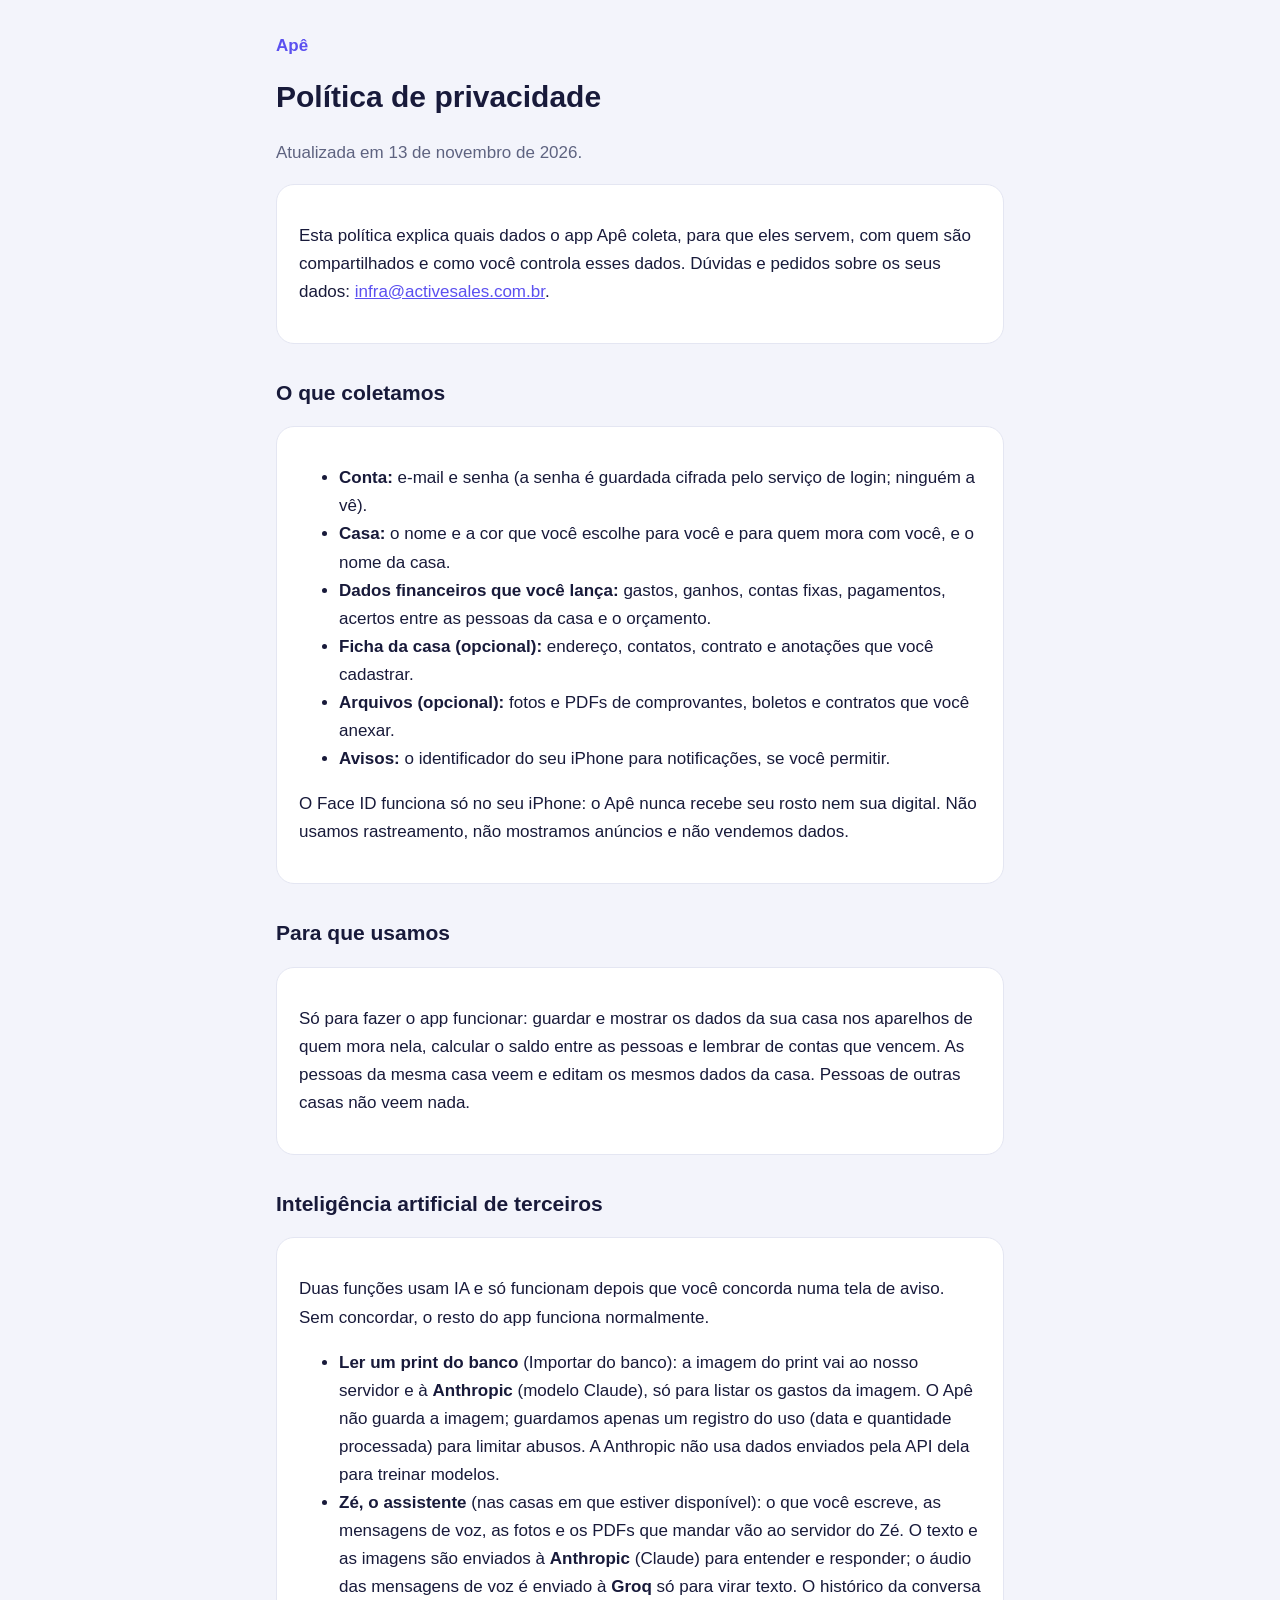
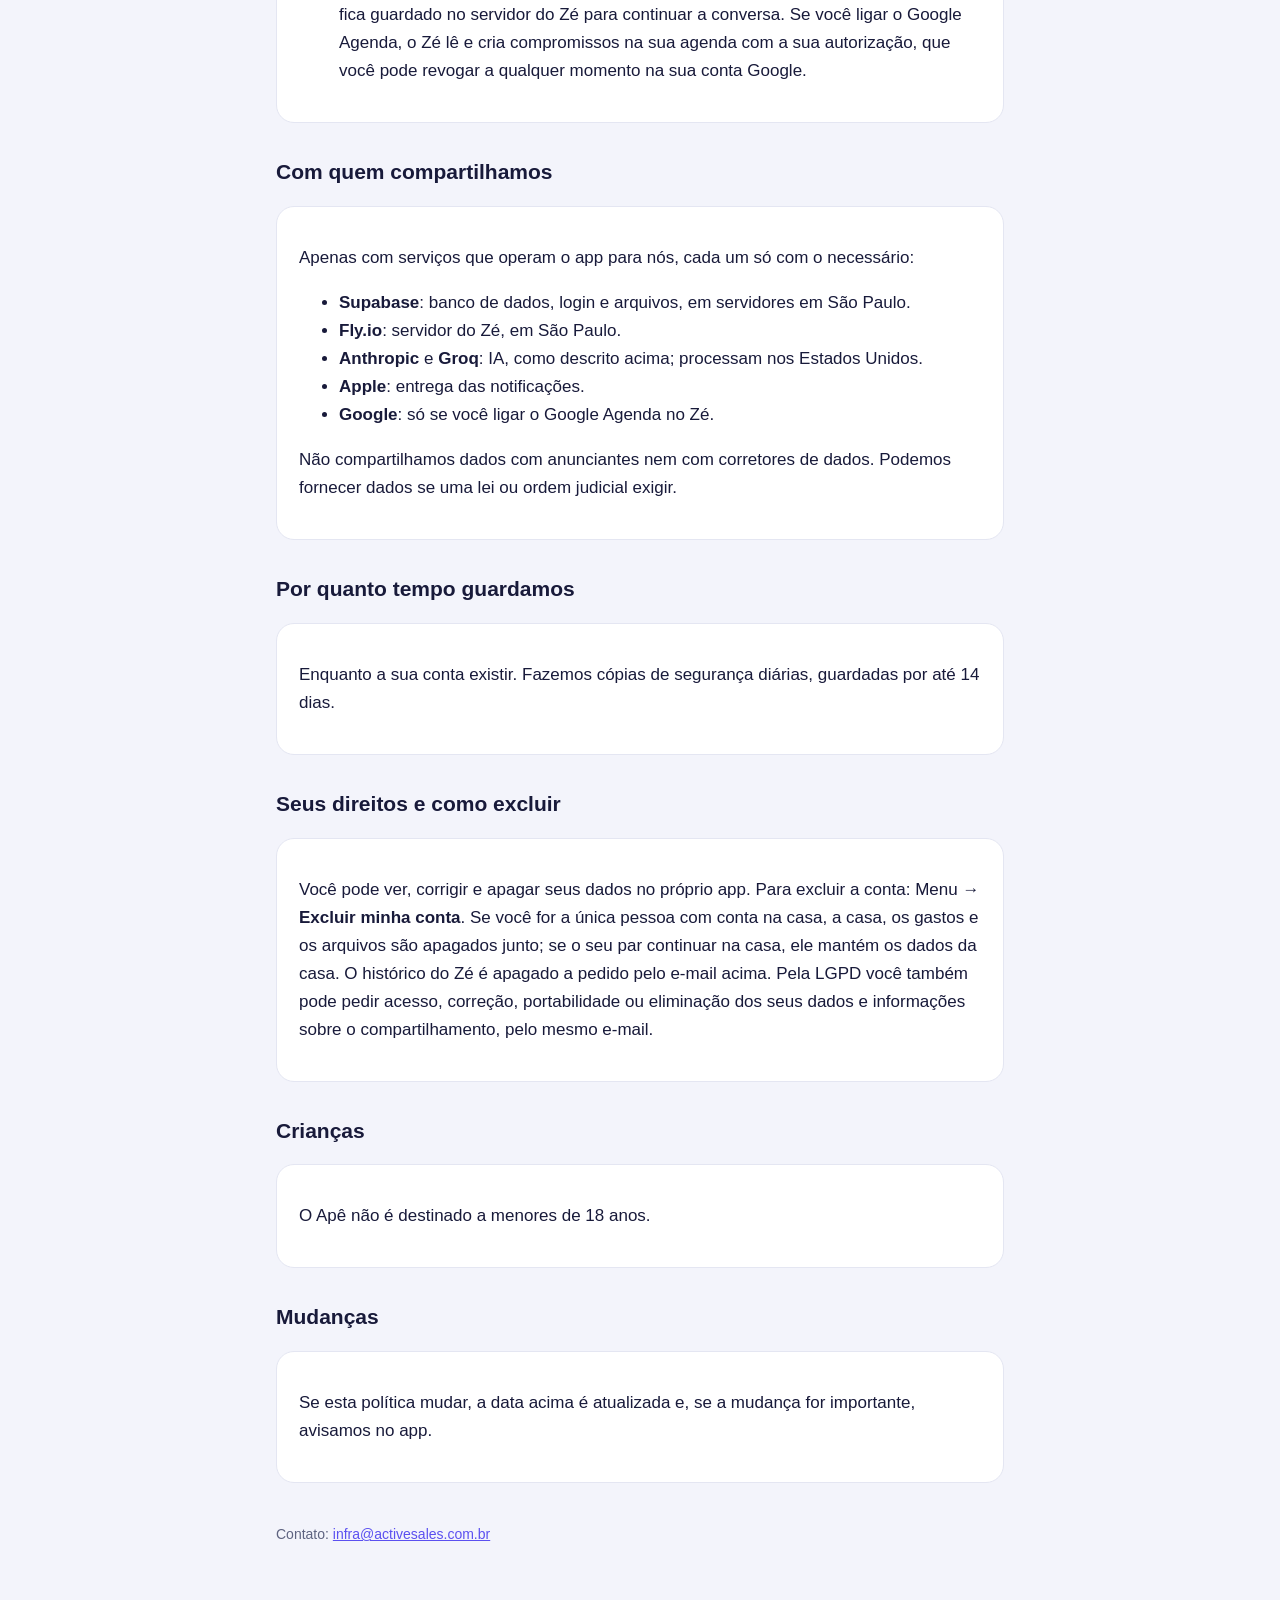
==== privacidade.html @ 26915e1d "Site do Apê" ====
<!doctype html><html lang="pt-BR"><head><meta charset="utf-8"><meta name="viewport" content="width=device-width,initial-scale=1"><title>Política de privacidade · Apê</title><link rel="stylesheet" href="estilo.css"></head>
<body><main><header><a href="./">Apê</a></header><h1>Política de privacidade</h1><p class="suave">Atualizada em 13 de novembro de 2026.</p>

<section><p>Esta política explica quais dados o app Apê coleta, para que eles servem, com quem são compartilhados e como você controla esses dados. Dúvidas e pedidos sobre os seus dados: <a href="mailto:infra@activesales.com.br">infra@activesales.com.br</a>.</p></section>

<h2>O que coletamos</h2>
<section><ul>
<li><b>Conta:</b> e-mail e senha (a senha é guardada cifrada pelo serviço de login; ninguém a vê).</li>
<li><b>Casa:</b> o nome e a cor que você escolhe para você e para quem mora com você, e o nome da casa.</li>
<li><b>Dados financeiros que você lança:</b> gastos, ganhos, contas fixas, pagamentos, acertos entre as pessoas da casa e o orçamento.</li>
<li><b>Ficha da casa (opcional):</b> endereço, contatos, contrato e anotações que você cadastrar.</li>
<li><b>Arquivos (opcional):</b> fotos e PDFs de comprovantes, boletos e contratos que você anexar.</li>
<li><b>Avisos:</b> o identificador do seu iPhone para notificações, se você permitir.</li>
</ul>
<p>O Face ID funciona só no seu iPhone: o Apê nunca recebe seu rosto nem sua digital. Não usamos rastreamento, não mostramos anúncios e não vendemos dados.</p></section>

<h2>Para que usamos</h2>
<section><p>Só para fazer o app funcionar: guardar e mostrar os dados da sua casa nos aparelhos de quem mora nela, calcular o saldo entre as pessoas e lembrar de contas que vencem. As pessoas da mesma casa veem e editam os mesmos dados da casa. Pessoas de outras casas não veem nada.</p></section>

<h2>Inteligência artificial de terceiros</h2>
<section>
<p>Duas funções usam IA e só funcionam depois que você concorda numa tela de aviso. Sem concordar, o resto do app funciona normalmente.</p>
<ul>
<li><b>Ler um print do banco</b> (Importar do banco): a imagem do print vai ao nosso servidor e à <b>Anthropic</b> (modelo Claude), só para listar os gastos da imagem. O Apê não guarda a imagem; guardamos apenas um registro do uso (data e quantidade processada) para limitar abusos. A Anthropic não usa dados enviados pela API dela para treinar modelos.</li>
<li><b>Zé, o assistente</b> (nas casas em que estiver disponível): o que você escreve, as mensagens de voz, as fotos e os PDFs que mandar vão ao servidor do Zé. O texto e as imagens são enviados à <b>Anthropic</b> (Claude) para entender e responder; o áudio das mensagens de voz é enviado à <b>Groq</b> só para virar texto. O histórico da conversa fica guardado no servidor do Zé para continuar a conversa. Se você ligar o Google Agenda, o Zé lê e cria compromissos na sua agenda com a sua autorização, que você pode revogar a qualquer momento na sua conta Google.</li>
</ul></section>

<h2>Com quem compartilhamos</h2>
<section><p>Apenas com serviços que operam o app para nós, cada um só com o necessário:</p>
<ul>
<li><b>Supabase</b>: banco de dados, login e arquivos, em servidores em São Paulo.</li>
<li><b>Fly.io</b>: servidor do Zé, em São Paulo.</li>
<li><b>Anthropic</b> e <b>Groq</b>: IA, como descrito acima; processam nos Estados Unidos.</li>
<li><b>Apple</b>: entrega das notificações.</li>
<li><b>Google</b>: só se você ligar o Google Agenda no Zé.</li>
</ul>
<p>Não compartilhamos dados com anunciantes nem com corretores de dados. Podemos fornecer dados se uma lei ou ordem judicial exigir.</p></section>

<h2>Por quanto tempo guardamos</h2>
<section><p>Enquanto a sua conta existir. Fazemos cópias de segurança diárias, guardadas por até 14 dias.</p></section>

<h2>Seus direitos e como excluir</h2>
<section><p>Você pode ver, corrigir e apagar seus dados no próprio app. Para excluir a conta: Menu → <b>Excluir minha conta</b>. Se você for a única pessoa com conta na casa, a casa, os gastos e os arquivos são apagados junto; se o seu par continuar na casa, ele mantém os dados da casa. O histórico do Zé é apagado a pedido pelo e-mail acima. Pela LGPD você também pode pedir acesso, correção, portabilidade ou eliminação dos seus dados e informações sobre o compartilhamento, pelo mesmo e-mail.</p></section>

<h2>Crianças</h2>
<section><p>O Apê não é destinado a menores de 18 anos.</p></section>

<h2>Mudanças</h2>
<section><p>Se esta política mudar, a data acima é atualizada e, se a mudança for importante, avisamos no app.</p></section>
<footer>Contato: <a href="mailto:infra@activesales.com.br">infra@activesales.com.br</a></footer></main></body></html>
---- estilo.css ----
:root{--fundo:#F3F4FB;--cartao:#fff;--tinta:#181A3A;--suave:#5E6380;--primaria:#5B50F0;--linha:#E4E6F2}
@media (prefers-color-scheme:dark){:root{--fundo:#11121F;--cartao:#1B1D30;--tinta:#ECEDF7;--suave:#A6AAC4;--primaria:#8F87FF;--linha:#2A2D45}}
*{box-sizing:border-box}body{margin:0;background:var(--fundo);color:var(--tinta);font:17px/1.65 -apple-system,BlinkMacSystemFont,"Segoe UI",Roboto,sans-serif}
main{max-width:760px;margin:0 auto;padding:32px 16px 64px}header a{color:var(--primaria);text-decoration:none;font-weight:600}
h1{font-size:30px;margin:12px 0 4px}h2{font-size:21px;margin:32px 0 8px}p,li{color:var(--tinta)}.suave{color:var(--suave)}
section{background:var(--cartao);border:1px solid var(--linha);border-radius:18px;padding:20px 22px;margin:16px 0}
a{color:var(--primaria)}nav{display:flex;gap:16px;flex-wrap:wrap;margin-top:8px}footer{margin-top:40px;color:var(--suave);font-size:14px}
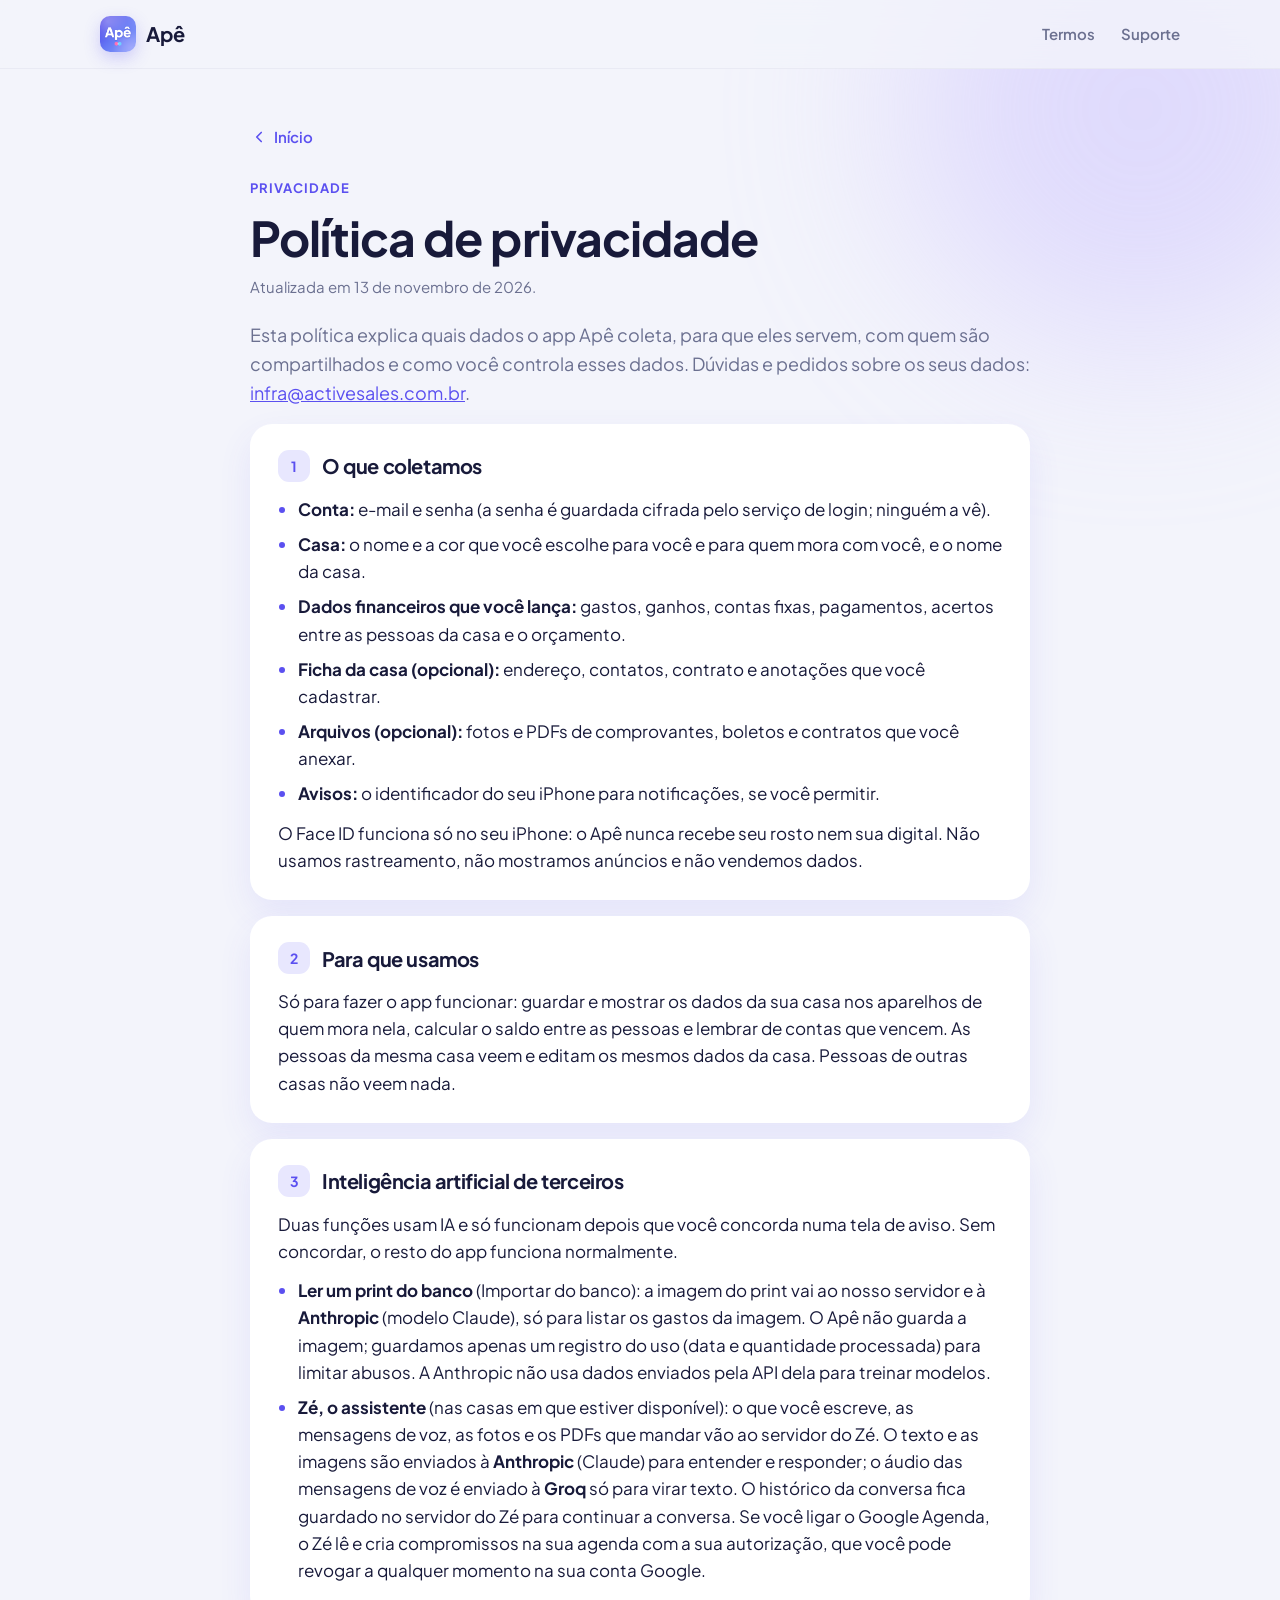
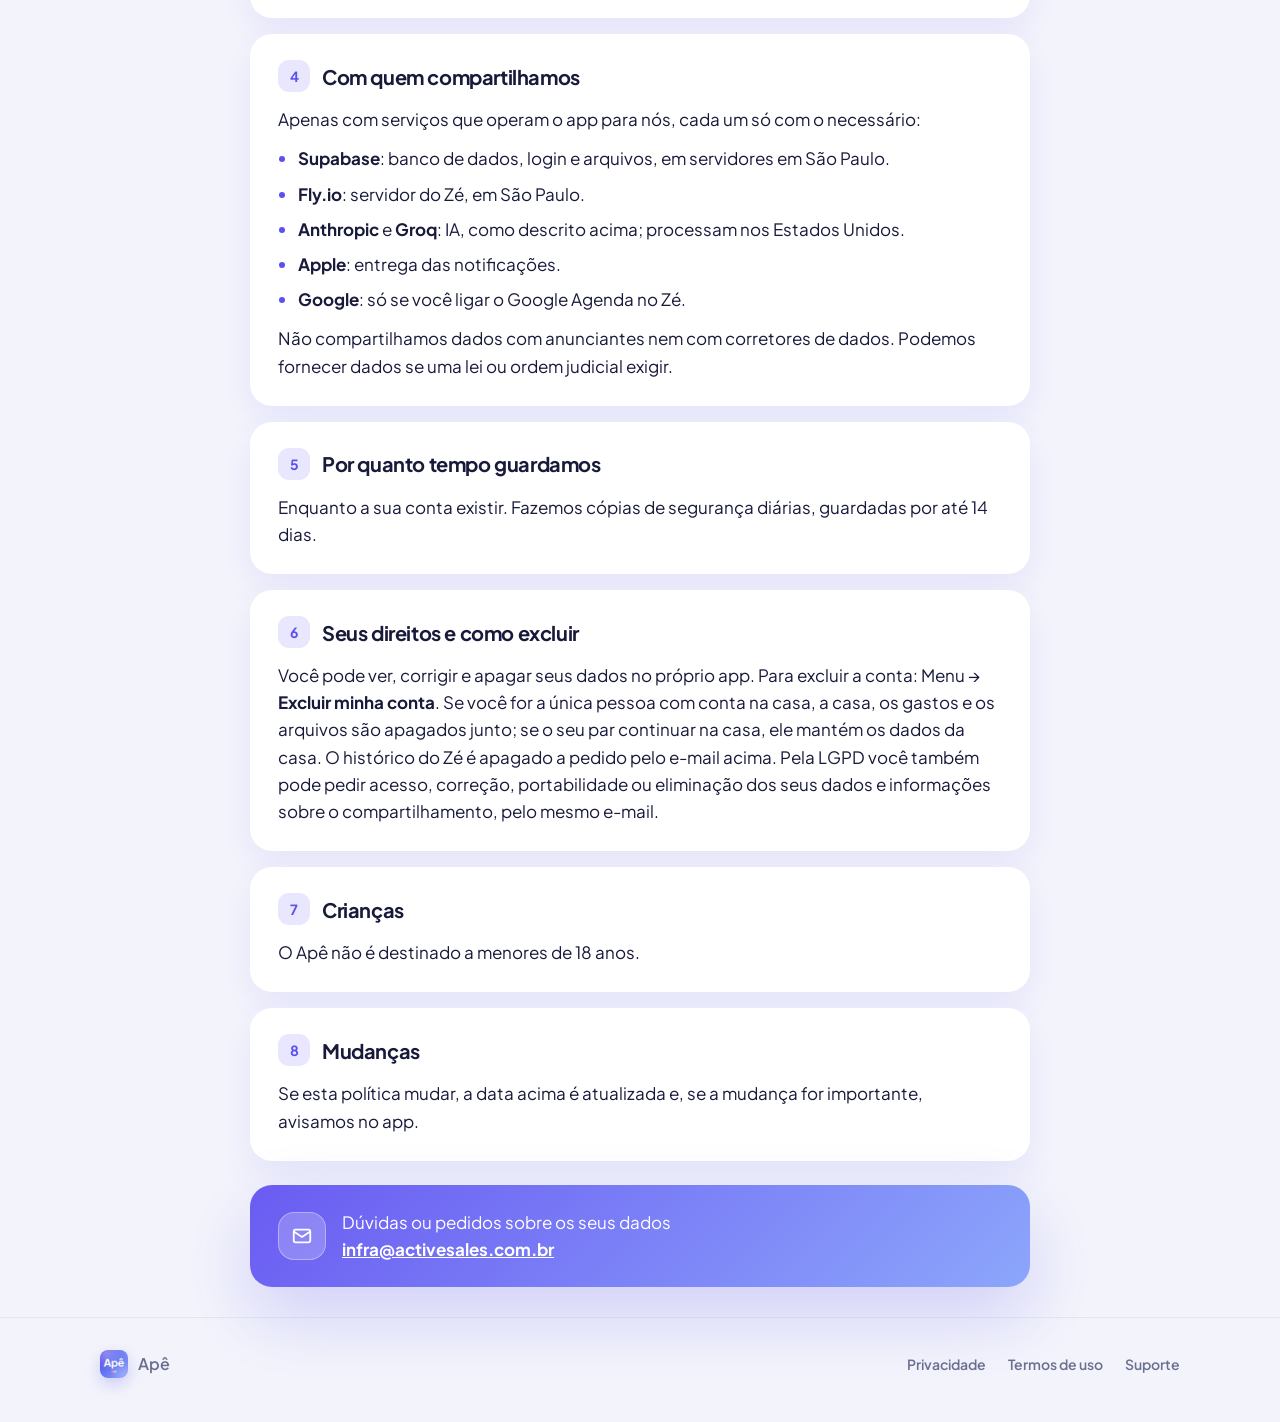
==== commit 05b85e75: "Site novo com a identidade visual do app" ====
--- a/privacidade.html
+++ b/privacidade.html
@@ -1,50 +1,111 @@
-<!doctype html><html lang="pt-BR"><head><meta charset="utf-8"><meta name="viewport" content="width=device-width,initial-scale=1"><title>Política de privacidade · Apê</title><link rel="stylesheet" href="estilo.css"></head>
-<body><main><header><a href="./">Apê</a></header><h1>Política de privacidade</h1><p class="suave">Atualizada em 13 de novembro de 2026.</p>
+<!doctype html>
+<html lang="pt-BR">
+<head>
+<meta charset="utf-8">
+<meta name="viewport" content="width=device-width,initial-scale=1">
+<title>Política de privacidade · Apê</title>
+<meta name="description" content="Quais dados o Apê coleta, para que servem, com quem são compartilhados e como você controla esses dados.">
+<meta name="theme-color" content="#F3F4FB">
+<link rel="icon" href="img/favicon.png">
+<link rel="apple-touch-icon" href="img/apple-touch-icon.png">
+<link rel="stylesheet" href="estilo.css">
+</head>
+<body>
 
-<section><p>Esta política explica quais dados o app Apê coleta, para que eles servem, com quem são compartilhados e como você controla esses dados. Dúvidas e pedidos sobre os seus dados: <a href="mailto:infra@activesales.com.br">infra@activesales.com.br</a>.</p></section>
+<header class="topo">
+  <div class="largura">
+    <a class="marca" href="./"><img src="img/icone.png" alt="">Apê</a>
+    <nav class="menu">
+      <a href="termos">Termos</a>
+      <a href="suporte">Suporte</a>
+    </nav>
+  </div>
+</header>
 
-<h2>O que coletamos</h2>
-<section><ul>
-<li><b>Conta:</b> e-mail e senha (a senha é guardada cifrada pelo serviço de login; ninguém a vê).</li>
-<li><b>Casa:</b> o nome e a cor que você escolhe para você e para quem mora com você, e o nome da casa.</li>
-<li><b>Dados financeiros que você lança:</b> gastos, ganhos, contas fixas, pagamentos, acertos entre as pessoas da casa e o orçamento.</li>
-<li><b>Ficha da casa (opcional):</b> endereço, contatos, contrato e anotações que você cadastrar.</li>
-<li><b>Arquivos (opcional):</b> fotos e PDFs de comprovantes, boletos e contratos que você anexar.</li>
-<li><b>Avisos:</b> o identificador do seu iPhone para notificações, se você permitir.</li>
-</ul>
-<p>O Face ID funciona só no seu iPhone: o Apê nunca recebe seu rosto nem sua digital. Não usamos rastreamento, não mostramos anúncios e não vendemos dados.</p></section>
+<main class="pagina">
+  <div class="largura">
+    <a class="voltar" href="./"><svg viewBox="0 0 24 24" fill="none" stroke="currentColor" stroke-width="2.2" stroke-linecap="round" stroke-linejoin="round"><path d="M15 18l-6-6 6-6"/></svg>Início</a>
+    <span class="etiqueta">Privacidade</span>
+    <h1>Política de privacidade</h1>
+    <p class="data">Atualizada em 13 de novembro de 2026.</p>
+    <p class="intro">Esta política explica quais dados o app Apê coleta, para que eles servem, com quem são compartilhados e como você controla esses dados. Dúvidas e pedidos sobre os seus dados: <a href="mailto:infra@activesales.com.br">infra@activesales.com.br</a>.</p>
 
-<h2>Para que usamos</h2>
-<section><p>Só para fazer o app funcionar: guardar e mostrar os dados da sua casa nos aparelhos de quem mora nela, calcular o saldo entre as pessoas e lembrar de contas que vencem. As pessoas da mesma casa veem e editam os mesmos dados da casa. Pessoas de outras casas não veem nada.</p></section>
+    <section class="bloco">
+      <h2><span class="num">1</span>O que coletamos</h2>
+      <ul>
+        <li><b>Conta:</b> e-mail e senha (a senha é guardada cifrada pelo serviço de login; ninguém a vê).</li>
+        <li><b>Casa:</b> o nome e a cor que você escolhe para você e para quem mora com você, e o nome da casa.</li>
+        <li><b>Dados financeiros que você lança:</b> gastos, ganhos, contas fixas, pagamentos, acertos entre as pessoas da casa e o orçamento.</li>
+        <li><b>Ficha da casa (opcional):</b> endereço, contatos, contrato e anotações que você cadastrar.</li>
+        <li><b>Arquivos (opcional):</b> fotos e PDFs de comprovantes, boletos e contratos que você anexar.</li>
+        <li><b>Avisos:</b> o identificador do seu iPhone para notificações, se você permitir.</li>
+      </ul>
+      <p>O Face ID funciona só no seu iPhone: o Apê nunca recebe seu rosto nem sua digital. Não usamos rastreamento, não mostramos anúncios e não vendemos dados.</p>
+    </section>
 
-<h2>Inteligência artificial de terceiros</h2>
-<section>
-<p>Duas funções usam IA e só funcionam depois que você concorda numa tela de aviso. Sem concordar, o resto do app funciona normalmente.</p>
-<ul>
-<li><b>Ler um print do banco</b> (Importar do banco): a imagem do print vai ao nosso servidor e à <b>Anthropic</b> (modelo Claude), só para listar os gastos da imagem. O Apê não guarda a imagem; guardamos apenas um registro do uso (data e quantidade processada) para limitar abusos. A Anthropic não usa dados enviados pela API dela para treinar modelos.</li>
-<li><b>Zé, o assistente</b> (nas casas em que estiver disponível): o que você escreve, as mensagens de voz, as fotos e os PDFs que mandar vão ao servidor do Zé. O texto e as imagens são enviados à <b>Anthropic</b> (Claude) para entender e responder; o áudio das mensagens de voz é enviado à <b>Groq</b> só para virar texto. O histórico da conversa fica guardado no servidor do Zé para continuar a conversa. Se você ligar o Google Agenda, o Zé lê e cria compromissos na sua agenda com a sua autorização, que você pode revogar a qualquer momento na sua conta Google.</li>
-</ul></section>
+    <section class="bloco">
+      <h2><span class="num">2</span>Para que usamos</h2>
+      <p>Só para fazer o app funcionar: guardar e mostrar os dados da sua casa nos aparelhos de quem mora nela, calcular o saldo entre as pessoas e lembrar de contas que vencem. As pessoas da mesma casa veem e editam os mesmos dados da casa. Pessoas de outras casas não veem nada.</p>
+    </section>
 
-<h2>Com quem compartilhamos</h2>
-<section><p>Apenas com serviços que operam o app para nós, cada um só com o necessário:</p>
-<ul>
-<li><b>Supabase</b>: banco de dados, login e arquivos, em servidores em São Paulo.</li>
-<li><b>Fly.io</b>: servidor do Zé, em São Paulo.</li>
-<li><b>Anthropic</b> e <b>Groq</b>: IA, como descrito acima; processam nos Estados Unidos.</li>
-<li><b>Apple</b>: entrega das notificações.</li>
-<li><b>Google</b>: só se você ligar o Google Agenda no Zé.</li>
-</ul>
-<p>Não compartilhamos dados com anunciantes nem com corretores de dados. Podemos fornecer dados se uma lei ou ordem judicial exigir.</p></section>
+    <section class="bloco">
+      <h2><span class="num">3</span>Inteligência artificial de terceiros</h2>
+      <p>Duas funções usam IA e só funcionam depois que você concorda numa tela de aviso. Sem concordar, o resto do app funciona normalmente.</p>
+      <ul>
+        <li><b>Ler um print do banco</b> (Importar do banco): a imagem do print vai ao nosso servidor e à <b>Anthropic</b> (modelo Claude), só para listar os gastos da imagem. O Apê não guarda a imagem; guardamos apenas um registro do uso (data e quantidade processada) para limitar abusos. A Anthropic não usa dados enviados pela API dela para treinar modelos.</li>
+        <li><b>Zé, o assistente</b> (nas casas em que estiver disponível): o que você escreve, as mensagens de voz, as fotos e os PDFs que mandar vão ao servidor do Zé. O texto e as imagens são enviados à <b>Anthropic</b> (Claude) para entender e responder; o áudio das mensagens de voz é enviado à <b>Groq</b> só para virar texto. O histórico da conversa fica guardado no servidor do Zé para continuar a conversa. Se você ligar o Google Agenda, o Zé lê e cria compromissos na sua agenda com a sua autorização, que você pode revogar a qualquer momento na sua conta Google.</li>
+      </ul>
+    </section>
 
-<h2>Por quanto tempo guardamos</h2>
-<section><p>Enquanto a sua conta existir. Fazemos cópias de segurança diárias, guardadas por até 14 dias.</p></section>
+    <section class="bloco">
+      <h2><span class="num">4</span>Com quem compartilhamos</h2>
+      <p>Apenas com serviços que operam o app para nós, cada um só com o necessário:</p>
+      <ul>
+        <li><b>Supabase</b>: banco de dados, login e arquivos, em servidores em São Paulo.</li>
+        <li><b>Fly.io</b>: servidor do Zé, em São Paulo.</li>
+        <li><b>Anthropic</b> e <b>Groq</b>: IA, como descrito acima; processam nos Estados Unidos.</li>
+        <li><b>Apple</b>: entrega das notificações.</li>
+        <li><b>Google</b>: só se você ligar o Google Agenda no Zé.</li>
+      </ul>
+      <p>Não compartilhamos dados com anunciantes nem com corretores de dados. Podemos fornecer dados se uma lei ou ordem judicial exigir.</p>
+    </section>
 
-<h2>Seus direitos e como excluir</h2>
-<section><p>Você pode ver, corrigir e apagar seus dados no próprio app. Para excluir a conta: Menu → <b>Excluir minha conta</b>. Se você for a única pessoa com conta na casa, a casa, os gastos e os arquivos são apagados junto; se o seu par continuar na casa, ele mantém os dados da casa. O histórico do Zé é apagado a pedido pelo e-mail acima. Pela LGPD você também pode pedir acesso, correção, portabilidade ou eliminação dos seus dados e informações sobre o compartilhamento, pelo mesmo e-mail.</p></section>
+    <section class="bloco">
+      <h2><span class="num">5</span>Por quanto tempo guardamos</h2>
+      <p>Enquanto a sua conta existir. Fazemos cópias de segurança diárias, guardadas por até 14 dias.</p>
+    </section>
 
-<h2>Crianças</h2>
-<section><p>O Apê não é destinado a menores de 18 anos.</p></section>
+    <section class="bloco">
+      <h2><span class="num">6</span>Seus direitos e como excluir</h2>
+      <p>Você pode ver, corrigir e apagar seus dados no próprio app. Para excluir a conta: Menu → <b>Excluir minha conta</b>. Se você for a única pessoa com conta na casa, a casa, os gastos e os arquivos são apagados junto; se o seu par continuar na casa, ele mantém os dados da casa. O histórico do Zé é apagado a pedido pelo e-mail acima. Pela LGPD você também pode pedir acesso, correção, portabilidade ou eliminação dos seus dados e informações sobre o compartilhamento, pelo mesmo e-mail.</p>
+    </section>
 
-<h2>Mudanças</h2>
-<section><p>Se esta política mudar, a data acima é atualizada e, se a mudança for importante, avisamos no app.</p></section>
-<footer>Contato: <a href="mailto:infra@activesales.com.br">infra@activesales.com.br</a></footer></main></body></html>
+    <section class="bloco">
+      <h2><span class="num">7</span>Crianças</h2>
+      <p>O Apê não é destinado a menores de 18 anos.</p>
+    </section>
+
+    <section class="bloco">
+      <h2><span class="num">8</span>Mudanças</h2>
+      <p>Se esta política mudar, a data acima é atualizada e, se a mudança for importante, avisamos no app.</p>
+    </section>
+
+    <div class="contato">
+      <span class="ic"><svg viewBox="0 0 24 24" fill="none" stroke="currentColor" stroke-width="2" stroke-linejoin="round"><rect x="3" y="5" width="18" height="14" rx="2"/><path d="m3 7 9 6 9-6"/></svg></span>
+      <div>Dúvidas ou pedidos sobre os seus dados<br><a href="mailto:infra@activesales.com.br">infra@activesales.com.br</a></div>
+    </div>
+  </div>
+</main>
+
+<footer class="rodape">
+  <div class="largura">
+    <a class="marca" href="./"><img src="img/icone.png" alt="">Apê</a>
+    <nav>
+      <a href="privacidade">Privacidade</a>
+      <a href="termos">Termos de uso</a>
+      <a href="suporte">Suporte</a>
+    </nav>
+  </div>
+</footer>
+</body>
+</html>
--- a/estilo.css
+++ b/estilo.css
@@ -1,7 +1,309 @@
-:root{--fundo:#F3F4FB;--cartao:#fff;--tinta:#181A3A;--suave:#5E6380;--primaria:#5B50F0;--linha:#E4E6F2}
-@media (prefers-color-scheme:dark){:root{--fundo:#11121F;--cartao:#1B1D30;--tinta:#ECEDF7;--suave:#A6AAC4;--primaria:#8F87FF;--linha:#2A2D45}}
-*{box-sizing:border-box}body{margin:0;background:var(--fundo);color:var(--tinta);font:17px/1.65 -apple-system,BlinkMacSystemFont,"Segoe UI",Roboto,sans-serif}
-main{max-width:760px;margin:0 auto;padding:32px 16px 64px}header a{color:var(--primaria);text-decoration:none;font-weight:600}
-h1{font-size:30px;margin:12px 0 4px}h2{font-size:21px;margin:32px 0 8px}p,li{color:var(--tinta)}.suave{color:var(--suave)}
-section{background:var(--cartao);border:1px solid var(--linha);border-radius:18px;padding:20px 22px;margin:16px 0}
-a{color:var(--primaria)}nav{display:flex;gap:16px;flex-wrap:wrap;margin-top:8px}footer{margin-top:40px;color:var(--suave);font-size:14px}
+/* Site do Apê: mesmas cores e fonte do app (ios/ApeKit/Sources/ApeUI/Design.swift). */
+@font-face {
+  font-family: "Jakarta";
+  src: url("fontes/PlusJakartaSans.ttf") format("truetype");
+  font-weight: 200 800;
+  font-display: swap;
+}
+
+:root {
+  --fundo: #F3F4FB;
+  --cartao: #FFFFFF;
+  --linha: #E4E6F2;
+  --trilho: #ECEEF8;
+  --tinta: #181A3A;
+  --suave: #6B7090;
+  --primaria: #5B50F0;
+  --primaria-suave: #E8E7FE;
+  --azul: #6F8CF8;
+  --primeira: #E0529C;
+  --primeira-suave: #FBE4F0;
+  --segunda: #2F8CF5;
+  --segunda-suave: #DEEBFD;
+  --ok: #1FA45B;
+  --ok-suave: #DDF5E7;
+  --ruim: #E5484D;
+  --ruim-suave: #FCE5E6;
+  --alerta: #F59E0B;
+  --alerta-suave: #FEF1D6;
+  --destaque: linear-gradient(90deg, #5B50F0, #6F8CF8);
+  --vidro: linear-gradient(135deg, #6A5BF2, #8CA6FB);
+  --sombra: 0 14px 34px rgba(91, 80, 240, .09);
+  --sombra-forte: 0 30px 70px rgba(91, 80, 240, .22);
+  --raio: 22px;
+}
+
+* { box-sizing: border-box; }
+html { scroll-behavior: smooth; overflow-x: clip; }
+body {
+  margin: 0;
+  background: var(--fundo);
+  color: var(--tinta);
+  font: 17px/1.6 "Jakarta", -apple-system, BlinkMacSystemFont, "Segoe UI", Roboto, sans-serif;
+  -webkit-font-smoothing: antialiased;
+  overflow-x: hidden;
+}
+img { max-width: 100%; display: block; }
+a { color: var(--primaria); }
+h1, h2, h3, h4 { font-weight: 700; letter-spacing: -0.02em; line-height: 1.15; margin: 0; text-wrap: balance; }
+p { margin: 0; }
+
+.largura { max-width: 1120px; margin: 0 auto; padding: 0 20px; }
+
+/* Topo */
+.topo {
+  position: sticky; top: 0; z-index: 10;
+  backdrop-filter: saturate(1.4) blur(14px);
+  -webkit-backdrop-filter: saturate(1.4) blur(14px);
+  background: rgba(243, 244, 251, .8);
+  border-bottom: 1px solid rgba(228, 230, 242, .7);
+}
+.topo .largura { display: flex; align-items: center; justify-content: space-between; height: 68px; }
+.marca { display: flex; align-items: center; gap: 10px; text-decoration: none; color: var(--tinta); font-weight: 700; font-size: 20px; }
+.marca img { width: 36px; height: 36px; border-radius: 10px; box-shadow: 0 6px 16px rgba(91, 80, 240, .25); }
+.menu { display: flex; gap: 26px; align-items: center; }
+.menu a { color: var(--suave); text-decoration: none; font-size: 15px; font-weight: 600; }
+.menu a:hover { color: var(--primaria); }
+
+/* Botões */
+.botao {
+  display: inline-flex; align-items: center; gap: 10px;
+  padding: 14px 22px; border-radius: 16px;
+  font-weight: 600; font-size: 16px; text-decoration: none;
+  background: var(--destaque); color: #fff;
+  box-shadow: 0 10px 24px rgba(91, 80, 240, .32);
+}
+.botao.tonal { background: var(--primaria-suave); color: var(--primaria); box-shadow: none; }
+.botao svg { width: 20px; height: 20px; }
+
+/* Abertura */
+.hero { position: relative; padding: 72px 0 40px; isolation: isolate; }
+.hero::before, .hero::after { content: ""; position: absolute; border-radius: 50%; filter: blur(80px); z-index: -1; }
+.hero::before { width: 520px; height: 520px; background: #C3B6FF; opacity: .55; top: -140px; right: -120px; }
+.hero::after { width: 420px; height: 420px; background: #BFD3FF; opacity: .6; bottom: -80px; left: -160px; }
+.hero .largura { display: grid; grid-template-columns: 1.05fr .95fr; gap: 48px; align-items: center; }
+.selo {
+  display: inline-flex; align-items: center; gap: 8px;
+  background: var(--cartao); border: 1px solid var(--linha);
+  padding: 6px 14px 6px 6px; border-radius: 999px;
+  font-size: 14px; font-weight: 600; color: var(--suave);
+  box-shadow: var(--sombra);
+}
+.selo .pontos { display: flex; }
+.selo .pontos i { width: 18px; height: 18px; border-radius: 50%; display: block; }
+.selo .pontos i:first-child { background: #FF6FA8; }
+.selo .pontos i:last-child { background: #6CC8FF; margin-left: -6px; mix-blend-mode: multiply; }
+.hero h1 { font-size: clamp(40px, 5.6vw, 64px); margin: 22px 0 18px; }
+.grad { background: var(--destaque); -webkit-background-clip: text; background-clip: text; color: transparent; }
+.hero .sub { font-size: 19px; color: var(--suave); max-width: 520px; }
+.acoes { display: flex; gap: 12px; flex-wrap: wrap; margin-top: 32px; }
+.nota { margin-top: 14px; font-size: 14px; color: var(--suave); }
+
+/* Celular desenhado em HTML (nomes de exemplo) */
+.palco { position: relative; display: flex; justify-content: center; text-align: left; }
+.celular {
+  width: min(310px, 100%); border-radius: 48px; padding: 11px;
+  background: #0E0F22; box-shadow: var(--sombra-forte), inset 0 0 0 2px #2A2C4A;
+  position: relative;
+}
+.celular .ilha { position: absolute; top: 22px; left: 50%; transform: translateX(-50%); width: 88px; height: 25px; background: #000; border-radius: 20px; z-index: 2; }
+.tela {
+  background: var(--fundo); border-radius: 38px; overflow: hidden;
+  padding: 50px 14px 0; height: 624px; position: relative;
+  font-size: 12px; line-height: 1.4;
+}
+.tela .cab { display: flex; align-items: center; justify-content: space-between; margin-bottom: 10px; }
+.tela .bola { width: 34px; height: 34px; border-radius: 50%; background: var(--cartao); display: grid; place-items: center; box-shadow: var(--sombra); }
+.tela .bola svg { width: 16px; height: 16px; }
+.tela .bola.av { background: var(--segunda); color: #fff; font-weight: 700; font-size: 13px; }
+.tela .bola.av.rosa { background: var(--primeira); }
+.tela .titulo-casa { font-weight: 700; font-size: 15px; }
+.tela .titulo-casa span { color: var(--suave); font-weight: 400; }
+.tela .ola { color: var(--suave); font-size: 12px; }
+.tela .nome { font-size: 22px; font-weight: 700; margin-bottom: 10px; letter-spacing: -.02em; }
+.vidro {
+  position: relative; overflow: hidden; color: #fff;
+  background: var(--vidro); border-radius: 22px; padding: 15px 16px;
+  box-shadow: 0 16px 30px rgba(91, 80, 240, .3);
+  border: 1px solid rgba(255, 255, 255, .45);
+}
+.vidro::before { content: ""; position: absolute; width: 150px; height: 150px; border-radius: 50%; background: rgba(255,255,255,.3); filter: blur(30px); top: -60px; left: -50px; }
+.vidro::after { content: ""; position: absolute; width: 130px; height: 130px; border-radius: 50%; background: rgba(195,182,255,.6); filter: blur(34px); bottom: -60px; right: -40px; }
+.vidro > * { position: relative; z-index: 1; }
+.vidro .rot { opacity: .88; font-size: 11px; }
+.vidro .valor { font-size: 27px; font-weight: 700; letter-spacing: -.02em; margin: 2px 0 2px; font-variant-numeric: tabular-nums; }
+.vidro .comp { font-size: 10.5px; opacity: .9; }
+.vidro .barra { height: 6px; border-radius: 6px; background: rgba(255,255,255,.35); margin: 10px 0 8px; overflow: hidden; }
+.vidro .barra i { display: block; height: 100%; width: 58%; background: #fff; border-radius: 6px; }
+.vidro .pes { display: flex; justify-content: space-between; font-size: 10.5px; font-weight: 600; }
+.mini { background: var(--cartao); border-radius: 18px; padding: 12px; margin-top: 9px; box-shadow: var(--sombra); }
+.mini h4 { margin: 0 0 8px; font-size: 13px; display: flex; justify-content: space-between; }
+.mini h4 a { font-size: 11px; text-decoration: none; }
+.tres { display: grid; grid-template-columns: repeat(3, 1fr); gap: 6px; }
+.tres div { border-radius: 12px; padding: 7px 8px; font-size: 10px; font-weight: 600; }
+.tres b { display: block; color: var(--tinta); font-size: 11px; font-variant-numeric: tabular-nums; }
+.verde { background: var(--ok-suave); color: var(--ok); }
+.vermelho { background: var(--ruim-suave); color: var(--ruim); }
+.roxo { background: var(--primaria-suave); color: var(--primaria); }
+.acerto { display: flex; align-items: center; gap: 10px; }
+.acerto .bola { flex: none; }
+.acerto .quem { font-size: 11.5px; }
+.acerto .quanto { font-size: 19px; font-weight: 700; font-variant-numeric: tabular-nums; letter-spacing: -.02em; }
+.c1 { color: var(--primeira); font-weight: 600; }
+.c2 { color: var(--segunda); font-weight: 600; }
+.linha-gasto { display: flex; align-items: center; gap: 9px; padding: 6px 0; }
+.linha-gasto + .linha-gasto { border-top: 1px solid var(--trilho); }
+.linha-gasto .ic { width: 28px; height: 28px; border-radius: 50%; display: grid; place-items: center; color: #fff; flex: none; }
+.linha-gasto .ic svg { width: 14px; height: 14px; }
+.linha-gasto .t { flex: 1; font-weight: 600; font-size: 11.5px; }
+.linha-gasto .t small { display: block; color: var(--suave); font-weight: 400; font-size: 10px; }
+.linha-gasto .v { font-weight: 700; font-variant-numeric: tabular-nums; font-size: 11.5px; }
+.abas {
+  position: absolute; left: 12px; right: 12px; bottom: 14px;
+  background: var(--cartao); border-radius: 26px; height: 58px;
+  display: flex; align-items: center; justify-content: space-around;
+  box-shadow: 0 -6px 26px rgba(91, 80, 240, .16);
+  color: var(--suave); font-size: 9px; font-weight: 600;
+}
+.abas span { display: grid; justify-items: center; gap: 2px; }
+.abas span.ativa { color: var(--primaria); }
+.abas svg { width: 18px; height: 18px; }
+.abas .mais { width: 46px; height: 46px; border-radius: 50%; background: var(--destaque); color: #fff; display: grid; place-items: center; margin-top: -18px; box-shadow: 0 10px 20px rgba(91, 80, 240, .4); }
+.abas .mais svg { width: 22px; height: 22px; }
+
+/* Cartões flutuando em volta do celular */
+.flutua {
+  position: absolute; background: var(--cartao); border-radius: 18px; padding: 12px 16px 12px 12px;
+  box-shadow: var(--sombra-forte); font-size: 13px; display: flex; gap: 10px; align-items: center;
+  border: 1px solid var(--linha); z-index: 3;
+  animation: boia 6s ease-in-out infinite;
+}
+.flutua .ic { width: 36px; height: 36px; border-radius: 12px; display: grid; place-items: center; flex: none; }
+.flutua .ic svg { width: 18px; height: 18px; }
+.flutua b { display: block; font-size: 14px; line-height: 1.2; }
+.flutua small { color: var(--suave); }
+.flutua.um { bottom: 70px; left: -24px; }
+.flutua.dois { top: 118px; right: -34px; animation-delay: -3s; }
+@keyframes boia { 50% { transform: translateY(-8px); } }
+@media (prefers-reduced-motion: reduce) { .flutua { animation: none; } }
+@media (min-width: 901px) { .celular { transform: scale(1.1); transform-origin: center; } }
+
+/* Faixa de números */
+.faixa, .secao, .chamada { position: relative; z-index: 1; }
+.faixa { padding: 34px 0 0; }
+.faixa .largura { display: grid; grid-template-columns: repeat(4, 1fr); gap: 14px; }
+.faixa .item { background: var(--cartao); border-radius: 18px; padding: 18px 20px; box-shadow: var(--sombra); }
+.faixa b { display: block; font-size: 20px; letter-spacing: -.02em; }
+.faixa span { color: var(--suave); font-size: 14px; }
+
+/* Seções */
+.secao { padding: 96px 0 0; }
+.cabeca { text-align: center; max-width: 660px; margin: 0 auto 44px; }
+.etiqueta { color: var(--primaria); font-weight: 700; font-size: 13px; letter-spacing: .08em; text-transform: uppercase; }
+.cabeca h2 { font-size: clamp(30px, 4vw, 42px); margin: 10px 0 14px; }
+.cabeca p { color: var(--suave); font-size: 18px; }
+
+.grade { display: grid; grid-template-columns: repeat(3, 1fr); gap: 18px; }
+.recurso { background: var(--cartao); border-radius: var(--raio); padding: 26px; box-shadow: var(--sombra); border: 1px solid transparent; transition: transform .2s, border-color .2s; }
+.recurso:hover { transform: translateY(-3px); border-color: var(--primaria-suave); }
+.recurso .ic { width: 48px; height: 48px; border-radius: 16px; display: grid; place-items: center; margin-bottom: 18px; color: #fff; }
+.recurso .ic svg { width: 24px; height: 24px; }
+.recurso h3 { font-size: 19px; margin-bottom: 8px; }
+.recurso p { color: var(--suave); font-size: 15.5px; }
+
+/* Bloco do Zé */
+.ze { display: grid; grid-template-columns: 1fr 1fr; gap: 44px; align-items: center; background: var(--vidro); border-radius: 36px; padding: 56px; color: #fff; position: relative; overflow: hidden; box-shadow: var(--sombra-forte); isolation: isolate; }
+.ze::before { content: ""; position: absolute; width: 380px; height: 380px; border-radius: 50%; background: rgba(255,255,255,.22); filter: blur(60px); top: -160px; left: -120px; z-index: -1; }
+.ze::after { content: ""; position: absolute; width: 340px; height: 340px; border-radius: 50%; background: rgba(195,182,255,.5); filter: blur(60px); bottom: -160px; right: -60px; z-index: -1; }
+.ze .etiqueta { color: #fff; opacity: .85; }
+.ze h2 { font-size: clamp(30px, 4vw, 42px); margin: 10px 0 16px; }
+.ze p { opacity: .92; font-size: 17px; }
+.ze ul { padding: 0; margin: 24px 0 0; list-style: none; display: grid; gap: 12px; }
+.ze li { display: flex; gap: 12px; align-items: center; font-weight: 600; }
+.ze li::before { content: "✓"; width: 26px; height: 26px; border-radius: 9px; background: rgba(255,255,255,.22); border: 1px solid rgba(255,255,255,.35); display: grid; place-items: center; font-size: 13px; flex: none; }
+.conversa { background: rgba(255,255,255,.14); border: 1px solid rgba(255,255,255,.38); border-radius: 28px; padding: 22px; display: grid; gap: 10px; -webkit-backdrop-filter: blur(10px); backdrop-filter: blur(10px); }
+.conversa .quem { display: flex; align-items: center; gap: 10px; padding-bottom: 12px; margin-bottom: 4px; border-bottom: 1px solid rgba(255,255,255,.25); font-weight: 700; }
+.conversa .quem i { width: 34px; height: 34px; border-radius: 12px; background: rgba(255,255,255,.25); display: grid; place-items: center; font-style: normal; }
+.conversa .quem small { display: block; font-weight: 500; opacity: .8; font-size: 12px; }
+.bolha { max-width: 84%; padding: 11px 15px; border-radius: 18px; font-size: 15px; line-height: 1.45; }
+.bolha.eu { justify-self: end; background: #fff; color: var(--tinta); border-bottom-right-radius: 6px; }
+.bolha.dele { background: rgba(38, 28, 150, .30); border-bottom-left-radius: 6px; }
+
+/* Privacidade */
+.cofre { display: grid; grid-template-columns: repeat(3, 1fr); gap: 18px; }
+.cofre .item { background: var(--cartao); border-radius: var(--raio); padding: 26px; box-shadow: var(--sombra); }
+.cofre b { display: block; font-size: 18px; margin: 14px 0 6px; }
+.cofre p { color: var(--suave); font-size: 15.5px; }
+.cofre .ic { width: 44px; height: 44px; border-radius: 14px; background: var(--primaria-suave); color: var(--primaria); display: grid; place-items: center; }
+.cofre .ic svg { width: 22px; height: 22px; }
+
+/* Perguntas */
+.perguntas { max-width: 780px; margin: 0 auto; display: grid; gap: 12px; }
+details { background: var(--cartao); border-radius: 18px; padding: 18px 22px; box-shadow: var(--sombra); }
+summary { cursor: pointer; font-weight: 600; list-style: none; display: flex; justify-content: space-between; align-items: center; gap: 16px; }
+summary::-webkit-details-marker { display: none; }
+summary::after { content: "+"; color: var(--primaria); font-size: 24px; line-height: 1; transition: transform .2s; flex: none; }
+details[open] summary::after { transform: rotate(45deg); }
+details p { color: var(--suave); margin-top: 10px; font-size: 16px; }
+
+/* Chamada final */
+.chamada { text-align: center; padding: 100px 0 90px; }
+.chamada img { width: 92px; height: 92px; border-radius: 24px; margin: 0 auto 24px; box-shadow: var(--sombra-forte); }
+.chamada h2 { font-size: clamp(30px, 4vw, 44px); margin-bottom: 12px; }
+.chamada p { color: var(--suave); font-size: 18px; margin-bottom: 28px; }
+
+/* Rodapé */
+.rodape { border-top: 1px solid var(--linha); padding: 32px 0 44px; color: var(--suave); font-size: 14px; }
+.rodape .largura { display: flex; justify-content: space-between; gap: 20px; flex-wrap: wrap; align-items: center; }
+.rodape .marca { font-size: 16px; }
+.rodape .marca img { width: 28px; height: 28px; border-radius: 8px; }
+.rodape nav { display: flex; gap: 22px; flex-wrap: wrap; }
+.rodape a { color: var(--suave); text-decoration: none; font-weight: 600; }
+.rodape a:hover { color: var(--primaria); }
+
+/* Páginas de texto (privacidade, termos, suporte) */
+.pagina { padding: 56px 0 30px; position: relative; isolation: isolate; }
+.pagina::before { content: ""; position: absolute; width: 480px; height: 480px; border-radius: 50%; background: #C3B6FF; opacity: .4; filter: blur(90px); top: -200px; right: -100px; z-index: -1; }
+.pagina .largura { max-width: 820px; }
+.voltar { display: flex; width: fit-content; align-items: center; gap: 6px; font-weight: 600; font-size: 15px; text-decoration: none; margin-bottom: 24px; }
+.voltar svg { width: 18px; height: 18px; }
+.pagina h1 { font-size: clamp(34px, 5vw, 48px); margin: 10px 0 10px; }
+.data { color: var(--suave); font-size: 15px; }
+.intro { font-size: 18px; color: var(--suave); margin: 22px 0 8px; }
+.bloco { background: var(--cartao); border-radius: var(--raio); padding: 26px 28px; margin: 16px 0; box-shadow: var(--sombra); }
+.bloco h2 { font-size: 20px; margin-bottom: 14px; display: flex; align-items: center; gap: 12px; }
+.bloco h2 .num { width: 32px; height: 32px; border-radius: 11px; background: var(--primaria-suave); color: var(--primaria); display: grid; place-items: center; font-size: 14px; flex: none; }
+.bloco p + p, .bloco p + ul, .bloco ul + p { margin-top: 12px; }
+.bloco ul { margin: 0; padding-left: 20px; }
+.bloco li { margin: 8px 0; }
+.bloco li::marker { color: var(--primaria); }
+.bloco .pergunta + .pergunta { margin-top: 16px; padding-top: 16px; border-top: 1px solid var(--trilho); }
+.bloco .pergunta b { display: block; margin-bottom: 4px; }
+.bloco .pergunta p { color: var(--suave); }
+.contato { display: flex; gap: 16px; align-items: center; background: var(--vidro); color: #fff; border-radius: var(--raio); padding: 24px 28px; margin-top: 24px; box-shadow: var(--sombra-forte); }
+.contato a { color: #fff; font-weight: 700; word-break: break-all; }
+.contato .ic { width: 48px; height: 48px; border-radius: 16px; background: rgba(255,255,255,.22); border: 1px solid rgba(255,255,255,.35); display: grid; place-items: center; flex: none; }
+.contato .ic svg { width: 22px; height: 22px; }
+
+/* Celular e tablet */
+@media (max-width: 900px) {
+  .hero { padding-top: 40px; }
+  .hero .largura { grid-template-columns: minmax(0, 1fr); text-align: center; gap: 40px; }
+  .selo { white-space: normal; text-align: left; }
+  .hero .sub { margin: 0 auto; }
+  .acoes { justify-content: center; }
+  .faixa .largura { grid-template-columns: repeat(2, 1fr); }
+  .grade, .cofre { grid-template-columns: 1fr; }
+  .ze { grid-template-columns: 1fr; padding: 32px 22px; border-radius: 28px; }
+  .flutua { display: none; }
+  .menu .opcional { display: none; }
+  .secao { padding-top: 72px; }
+}
+@media (max-width: 420px) {
+  .celular { width: min(300px, 100%); }
+  .tela { height: 590px; }
+  .menu { gap: 16px; }
+  .bloco { padding: 22px 20px; }
+  .faixa .largura { gap: 10px; }
+  .faixa .item { padding: 14px; }
+}
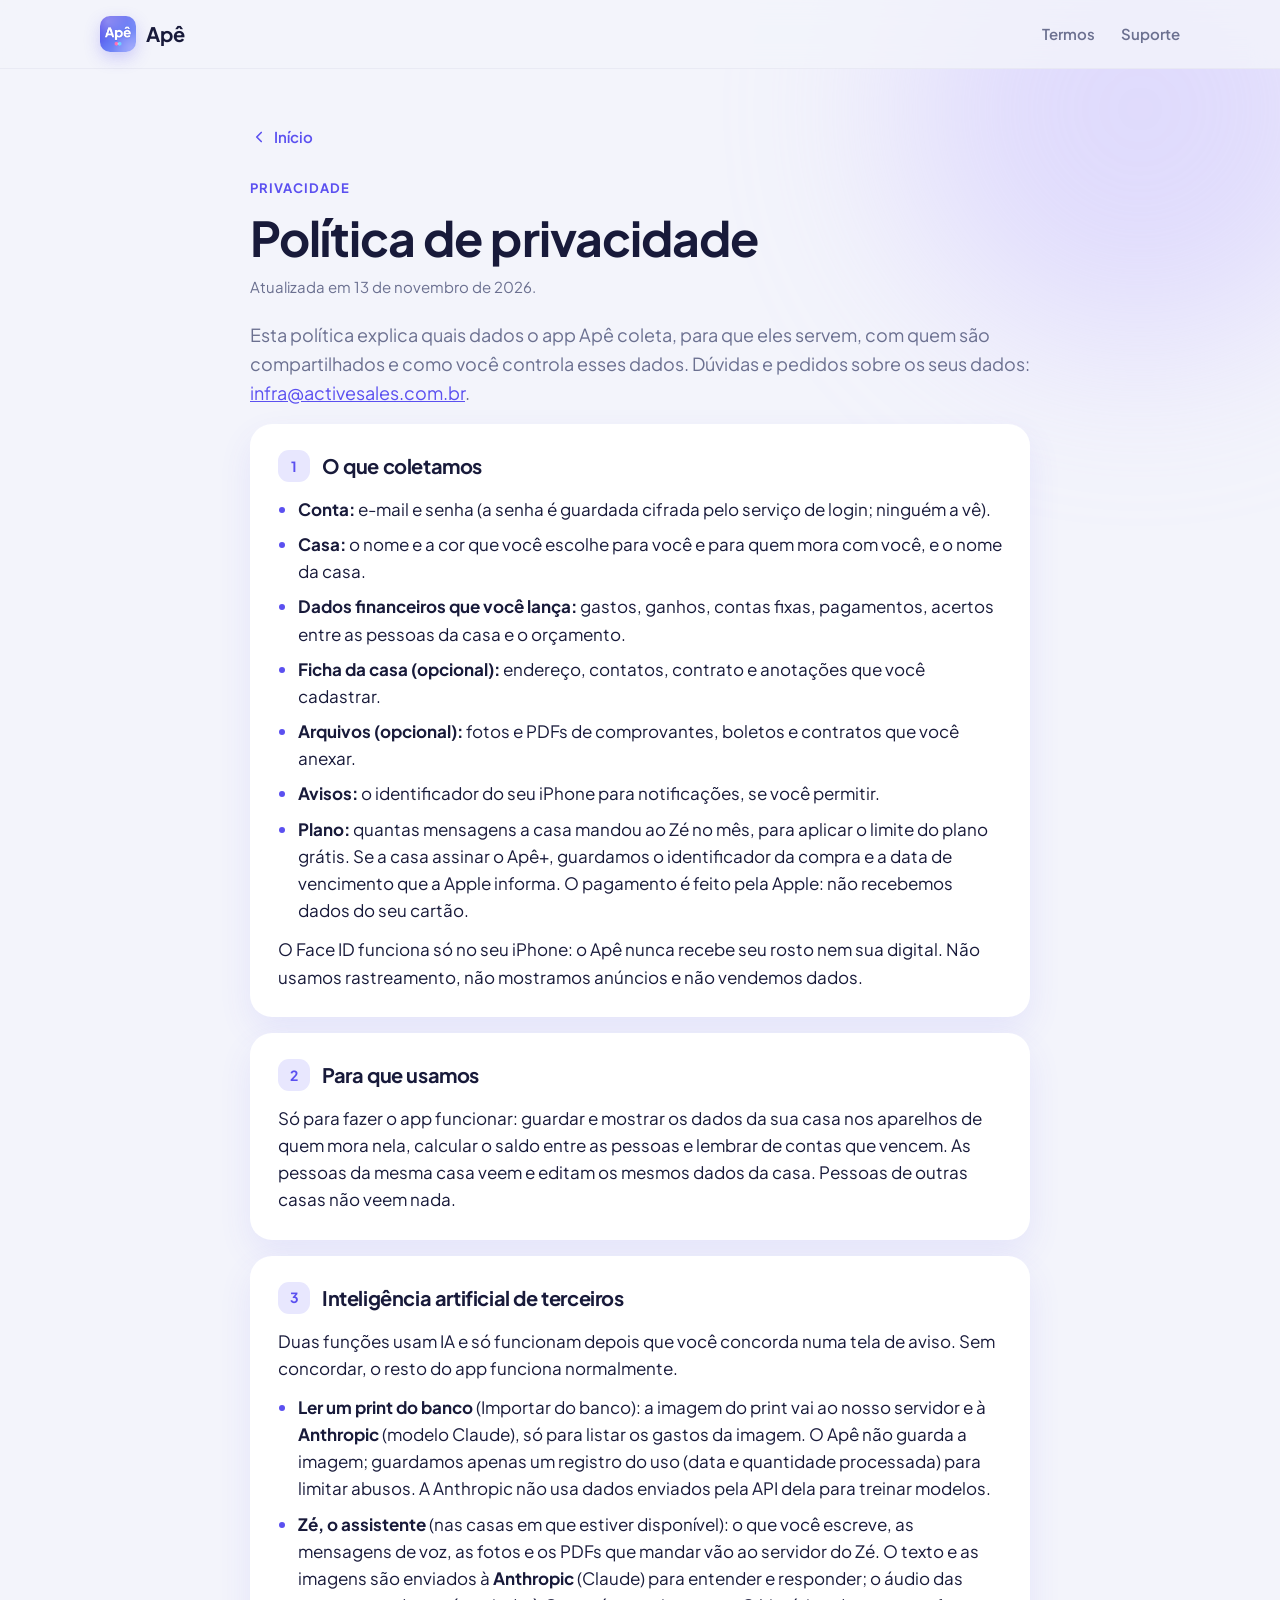
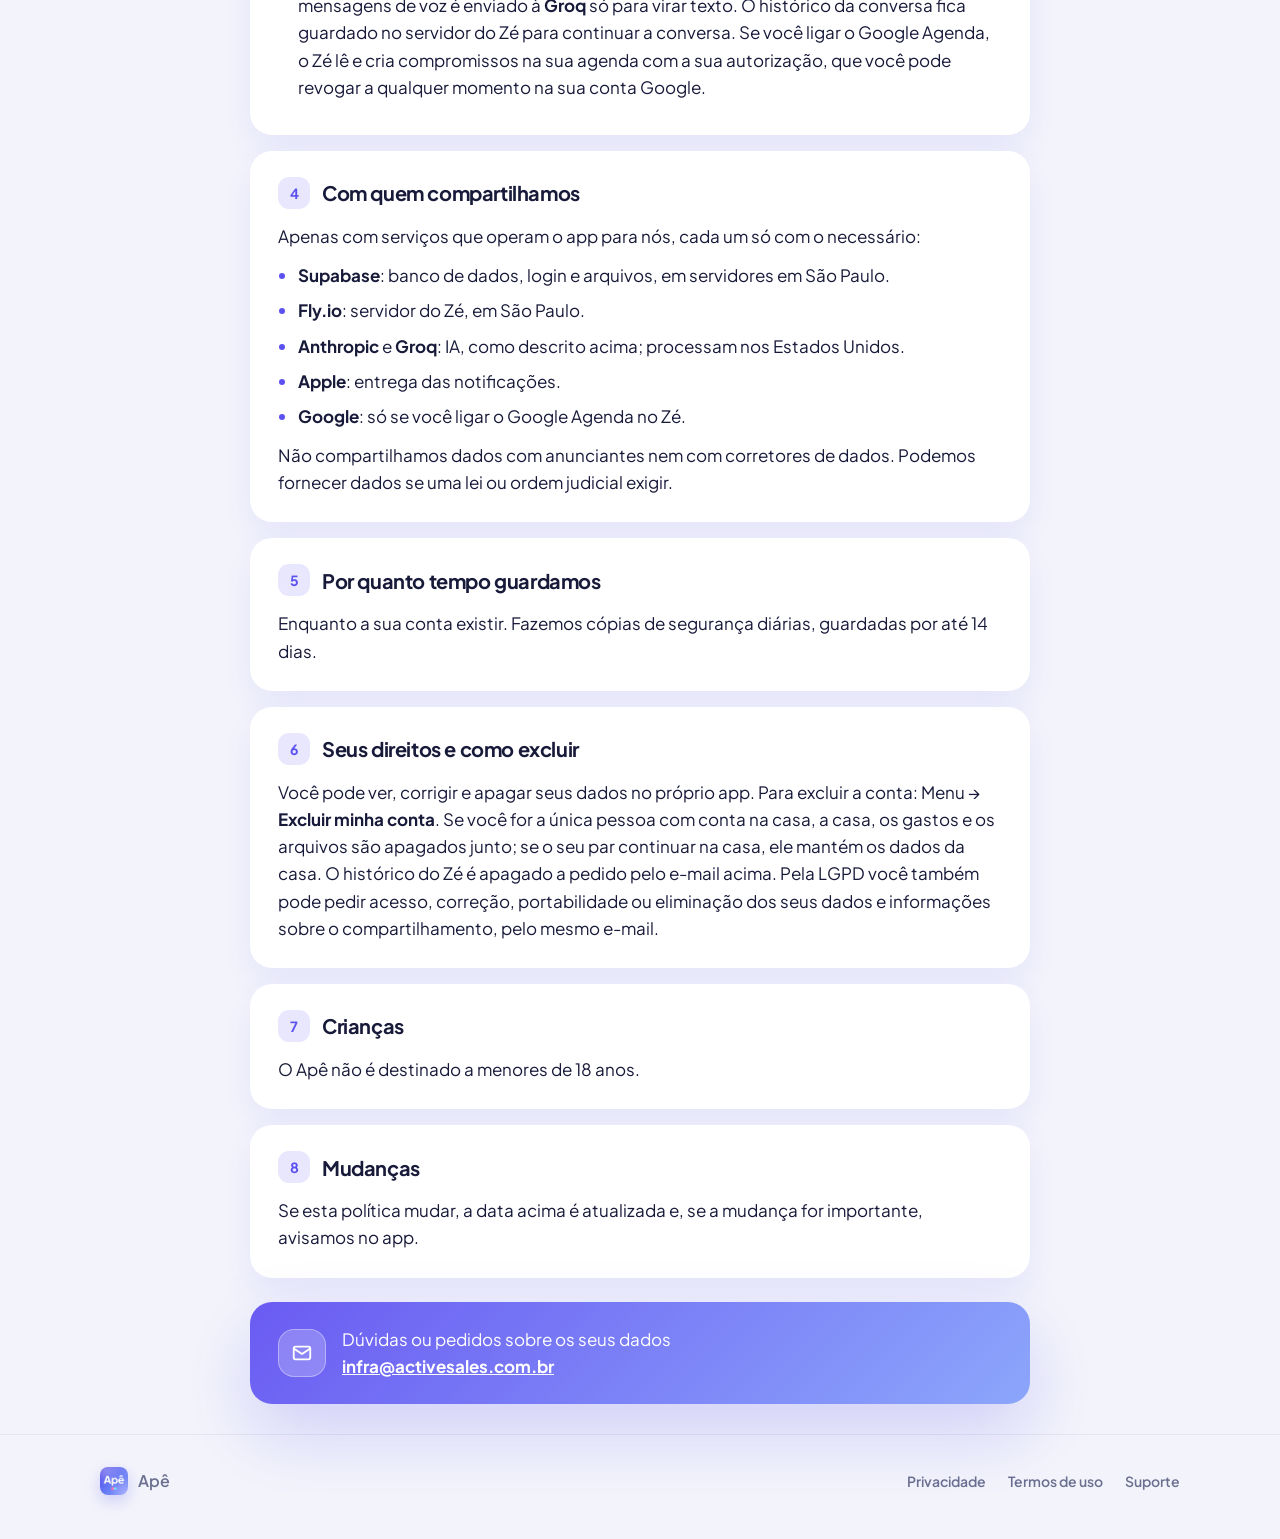
==== commit dee7caa2: "30 mensagens grátis com o Zé por mês; Apê+ R$ 14,90" ====
--- a/privacidade.html
+++ b/privacidade.html
@@ -39,6 +39,7 @@
         <li><b>Ficha da casa (opcional):</b> endereço, contatos, contrato e anotações que você cadastrar.</li>
         <li><b>Arquivos (opcional):</b> fotos e PDFs de comprovantes, boletos e contratos que você anexar.</li>
         <li><b>Avisos:</b> o identificador do seu iPhone para notificações, se você permitir.</li>
+        <li><b>Plano:</b> quantas mensagens a casa mandou ao Zé no mês, para aplicar o limite do plano grátis. Se a casa assinar o Apê+, guardamos o identificador da compra e a data de vencimento que a Apple informa. O pagamento é feito pela Apple: não recebemos dados do seu cartão.</li>
       </ul>
       <p>O Face ID funciona só no seu iPhone: o Apê nunca recebe seu rosto nem sua digital. Não usamos rastreamento, não mostramos anúncios e não vendemos dados.</p>
     </section>
--- a/estilo.css
+++ b/estilo.css
@@ -216,6 +216,7 @@
 .ze::before { content: ""; position: absolute; width: 380px; height: 380px; border-radius: 50%; background: rgba(255,255,255,.22); filter: blur(60px); top: -160px; left: -120px; z-index: -1; }
 .ze::after { content: ""; position: absolute; width: 340px; height: 340px; border-radius: 50%; background: rgba(195,182,255,.5); filter: blur(60px); bottom: -160px; right: -60px; z-index: -1; }
 .ze .etiqueta { color: #fff; opacity: .85; }
+.selo-pago { display: inline-block; margin-left: 8px; padding: 3px 10px; border-radius: 999px; background: rgba(255,255,255,.22); border: 1px solid rgba(255,255,255,.4); font-size: 12px; font-weight: 700; vertical-align: 1px; }
 .ze h2 { font-size: clamp(30px, 4vw, 42px); margin: 10px 0 16px; }
 .ze p { opacity: .92; font-size: 17px; }
 .ze ul { padding: 0; margin: 24px 0 0; list-style: none; display: grid; gap: 12px; }
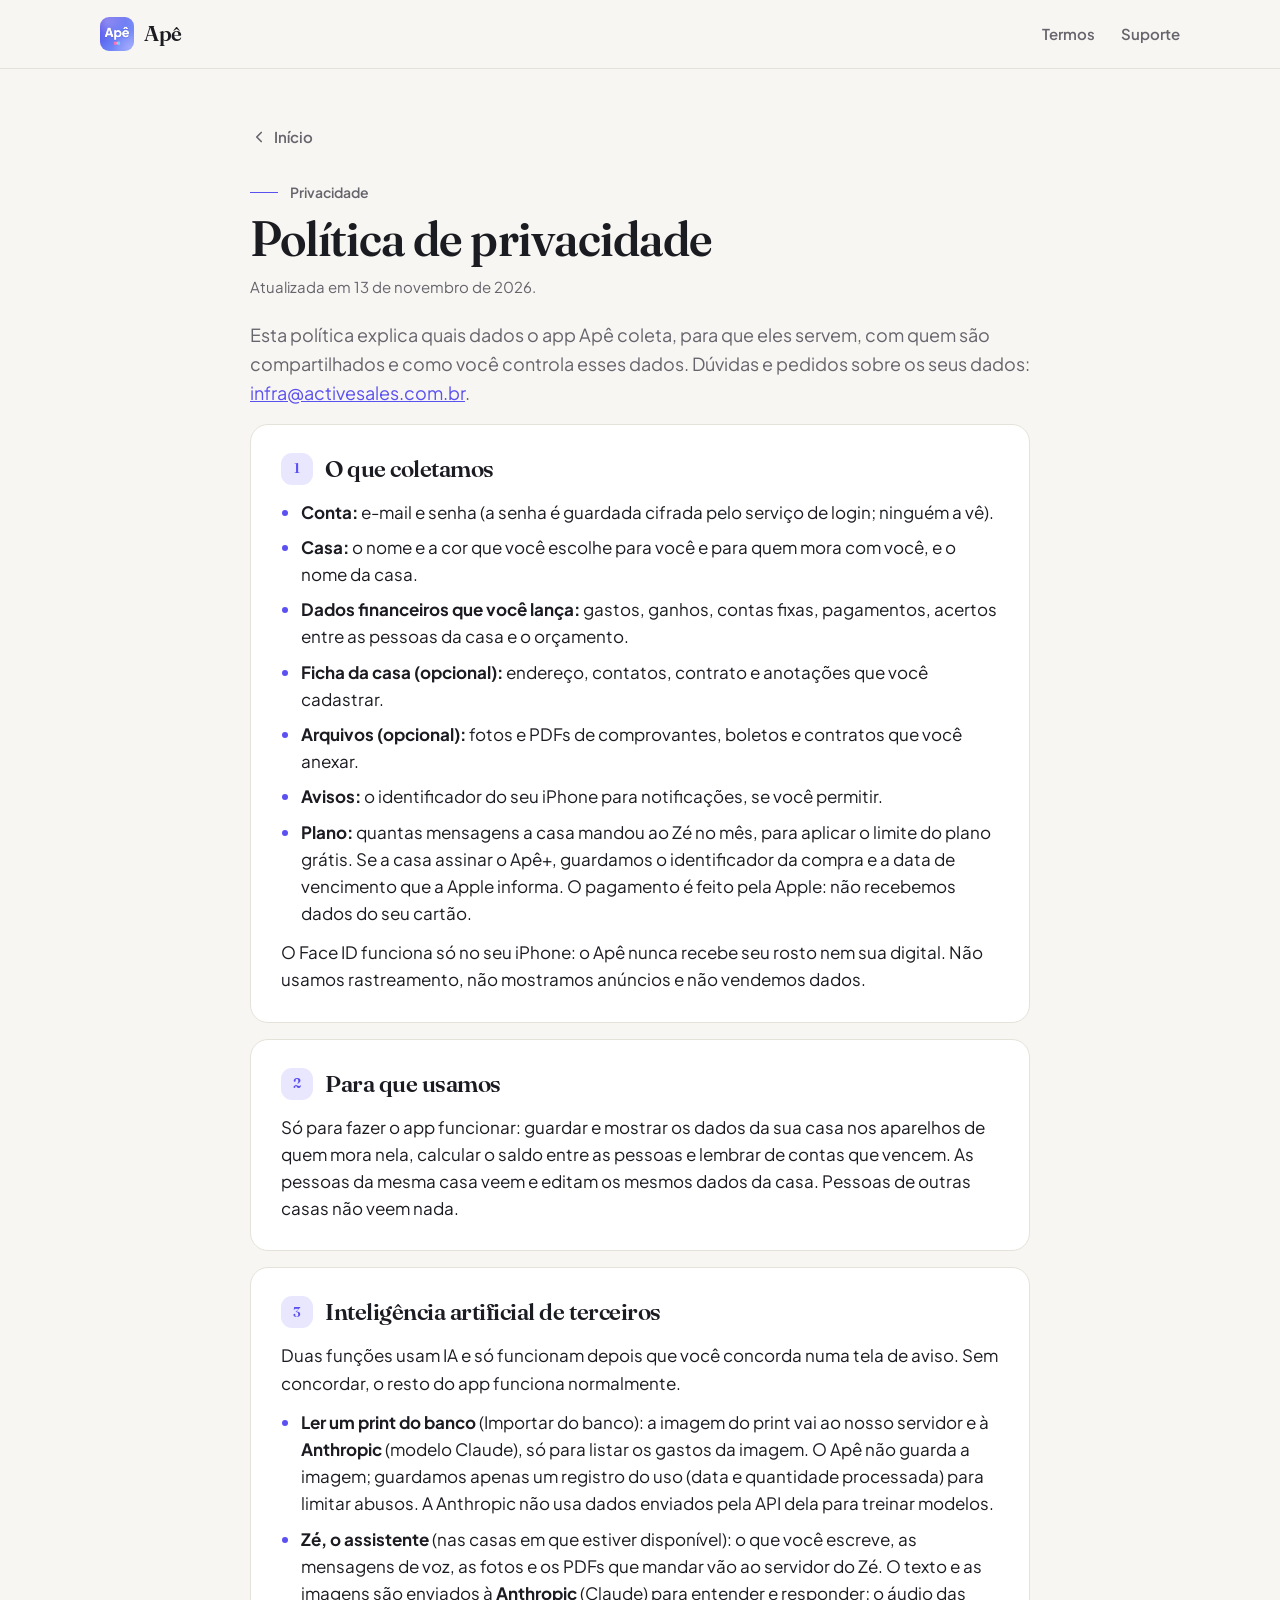
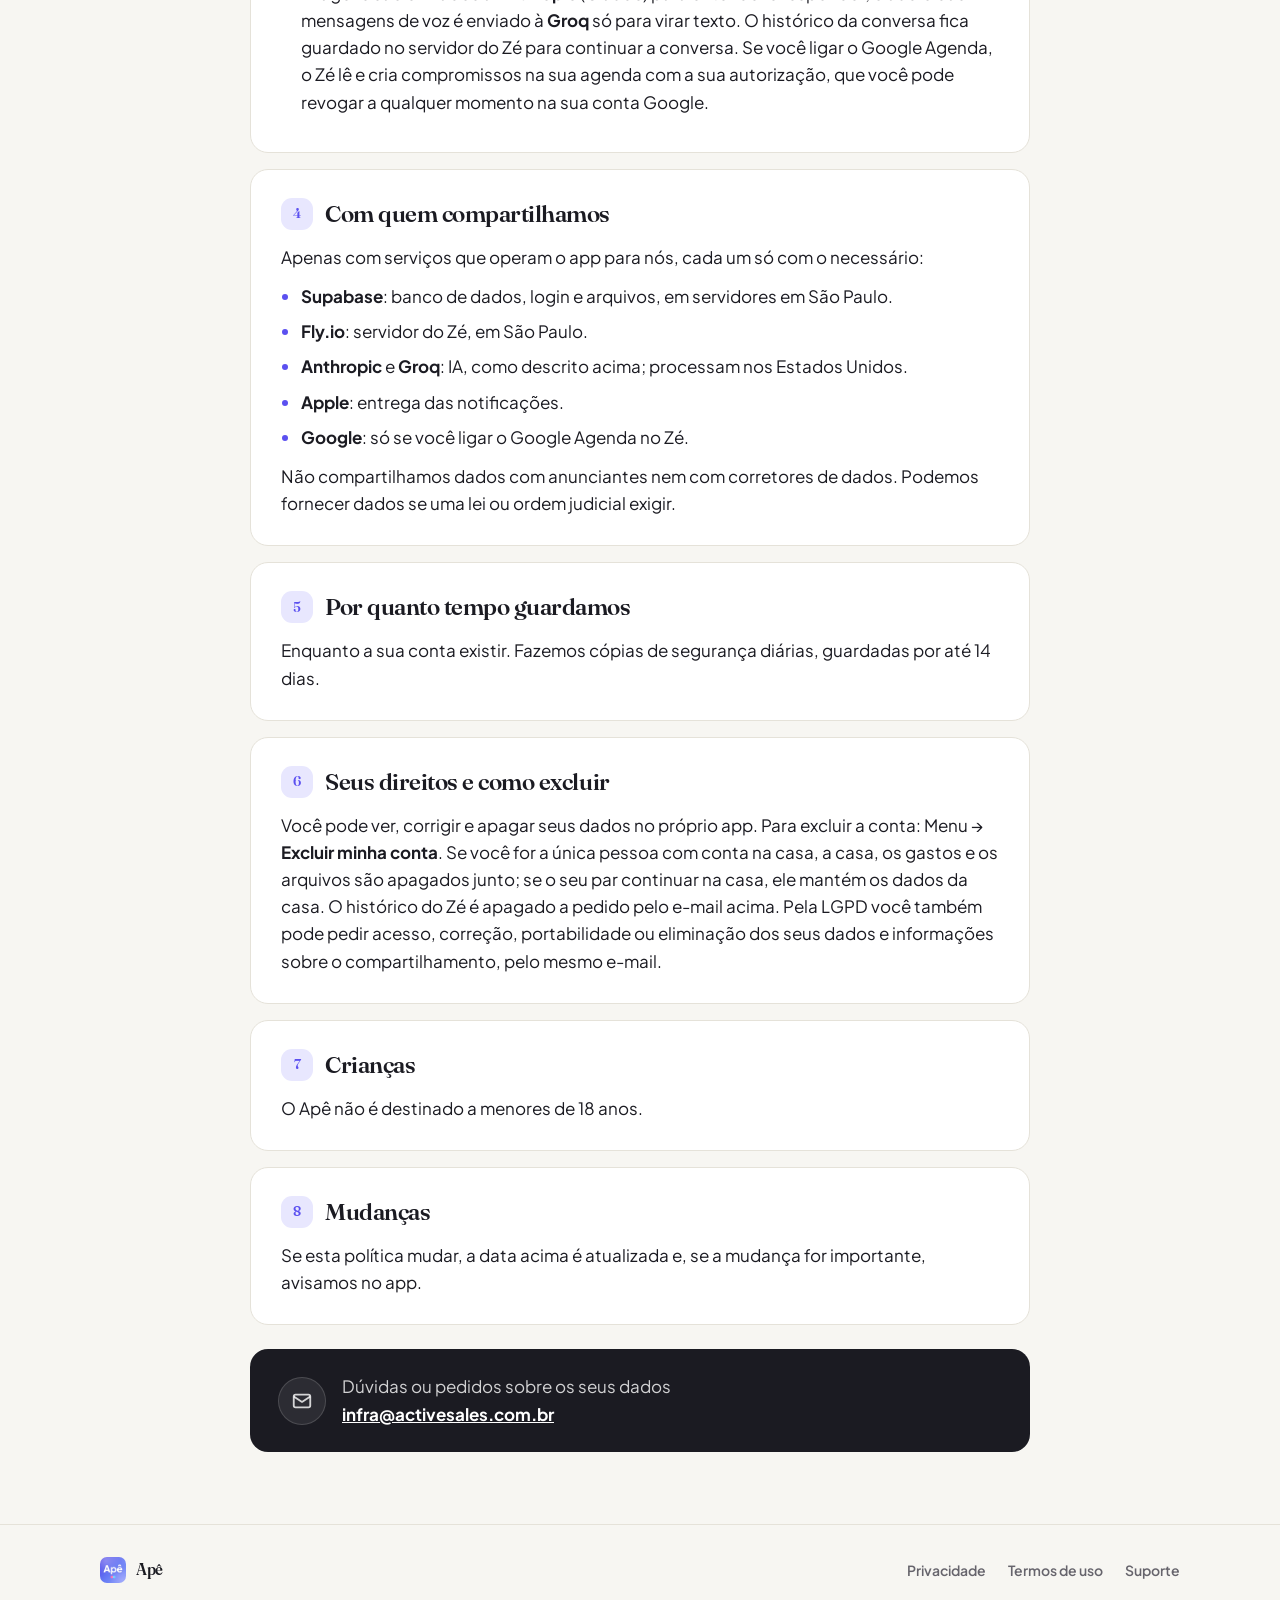
==== commit 8ee9d057: "Visual mais sóbrio no site; iOS e Android no texto Fundo claro, títulos em Fraunces, botões escuros," ====
--- a/privacidade.html
+++ b/privacidade.html
@@ -5,7 +5,7 @@
 <meta name="viewport" content="width=device-width,initial-scale=1">
 <title>Política de privacidade · Apê</title>
 <meta name="description" content="Quais dados o Apê coleta, para que servem, com quem são compartilhados e como você controla esses dados.">
-<meta name="theme-color" content="#F3F4FB">
+<meta name="theme-color" content="#F7F6F2">
 <link rel="icon" href="img/favicon.png">
 <link rel="apple-touch-icon" href="img/apple-touch-icon.png">
 <link rel="stylesheet" href="estilo.css">
--- a/estilo.css
+++ b/estilo.css
@@ -1,4 +1,10 @@
-/* Site do Apê: mesmas cores e fonte do app (ios/ApeKit/Sources/ApeUI/Design.swift). */
+/* Site do Apê: mesmas cores e fontes do app (ios/ApeKit/Sources/ApeUI/Design.swift). */
+@font-face {
+  font-family: "Fraunces";
+  src: url("fontes/Fraunces72pt-SemiBold.ttf") format("truetype");
+  font-weight: 600;
+  font-display: swap;
+}
 @font-face {
   font-family: "Jakarta";
   src: url("fontes/PlusJakartaSans.ttf") format("truetype");
@@ -7,12 +13,12 @@
 }
 
 :root {
-  --fundo: #F3F4FB;
+  --fundo: #F7F6F2;
   --cartao: #FFFFFF;
-  --linha: #E4E6F2;
+  --linha: #E5E2D9;
   --trilho: #ECEEF8;
-  --tinta: #181A3A;
-  --suave: #6B7090;
+  --tinta: #1B1B22;
+  --suave: #66646C;
   --primaria: #5B50F0;
   --primaria-suave: #E8E7FE;
   --azul: #6F8CF8;
@@ -26,11 +32,12 @@
   --ruim-suave: #FCE5E6;
   --alerta: #F59E0B;
   --alerta-suave: #FEF1D6;
-  --destaque: linear-gradient(90deg, #5B50F0, #6F8CF8);
+  --destaque: #5B50F0;
   --vidro: linear-gradient(135deg, #6A5BF2, #8CA6FB);
-  --sombra: 0 14px 34px rgba(91, 80, 240, .09);
-  --sombra-forte: 0 30px 70px rgba(91, 80, 240, .22);
-  --raio: 22px;
+  --sombra: 0 1px 2px rgba(27, 27, 34, .04);
+  --sombra-forte: 0 40px 70px -34px rgba(27, 27, 34, .38);
+  --serifa: "Fraunces", Georgia, "Times New Roman", serif;
+  --raio: 18px;
 }
 
 * { box-sizing: border-box; }
@@ -47,6 +54,7 @@
 a { color: var(--primaria); }
 h1, h2, h3, h4 { font-weight: 700; letter-spacing: -0.02em; line-height: 1.15; margin: 0; text-wrap: balance; }
 p { margin: 0; }
+h1, h2 { font-family: var(--serifa); font-weight: 600; line-height: 1.08; }
 
 .largura { max-width: 1120px; margin: 0 auto; padding: 0 20px; }
 
@@ -55,46 +63,39 @@
   position: sticky; top: 0; z-index: 10;
   backdrop-filter: saturate(1.4) blur(14px);
   -webkit-backdrop-filter: saturate(1.4) blur(14px);
-  background: rgba(243, 244, 251, .8);
-  border-bottom: 1px solid rgba(228, 230, 242, .7);
+  background: rgba(247, 246, 242, .88);
+  border-bottom: 1px solid var(--linha);
 }
 .topo .largura { display: flex; align-items: center; justify-content: space-between; height: 68px; }
 .marca { display: flex; align-items: center; gap: 10px; text-decoration: none; color: var(--tinta); font-weight: 700; font-size: 20px; }
-.marca img { width: 36px; height: 36px; border-radius: 10px; box-shadow: 0 6px 16px rgba(91, 80, 240, .25); }
+.marca img { width: 34px; height: 34px; border-radius: 9px; }
+.marca { font-family: var(--serifa); font-weight: 600; font-size: 22px; letter-spacing: -0.02em; }
 .menu { display: flex; gap: 26px; align-items: center; }
 .menu a { color: var(--suave); text-decoration: none; font-size: 15px; font-weight: 600; }
-.menu a:hover { color: var(--primaria); }
+.menu a:hover { color: var(--tinta); }
 
 /* Botões */
 .botao {
   display: inline-flex; align-items: center; gap: 10px;
-  padding: 14px 22px; border-radius: 16px;
+  padding: 14px 24px; border-radius: 999px;
   font-weight: 600; font-size: 16px; text-decoration: none;
-  background: var(--destaque); color: #fff;
-  box-shadow: 0 10px 24px rgba(91, 80, 240, .32);
-}
-.botao.tonal { background: var(--primaria-suave); color: var(--primaria); box-shadow: none; }
+  background: var(--tinta); color: #fff;
+  transition: background .2s;
+}
+.botao:hover { background: #35353f; }
+.botao.tonal { background: transparent; color: var(--tinta); box-shadow: inset 0 0 0 1.5px var(--linha); }
+.botao.tonal:hover { box-shadow: inset 0 0 0 1.5px var(--tinta); background: transparent; }
 .botao svg { width: 20px; height: 20px; }
+.acoes.centro { justify-content: center; margin-top: 0; }
+.menu a.baixar { color: #fff; background: var(--tinta); padding: 8px 18px; border-radius: 999px; }
+.menu a.baixar:hover { color: #fff; opacity: .9; }
 
 /* Abertura */
 .hero { position: relative; padding: 72px 0 40px; isolation: isolate; }
-.hero::before, .hero::after { content: ""; position: absolute; border-radius: 50%; filter: blur(80px); z-index: -1; }
-.hero::before { width: 520px; height: 520px; background: #C3B6FF; opacity: .55; top: -140px; right: -120px; }
-.hero::after { width: 420px; height: 420px; background: #BFD3FF; opacity: .6; bottom: -80px; left: -160px; }
 .hero .largura { display: grid; grid-template-columns: 1.05fr .95fr; gap: 48px; align-items: center; }
-.selo {
-  display: inline-flex; align-items: center; gap: 8px;
-  background: var(--cartao); border: 1px solid var(--linha);
-  padding: 6px 14px 6px 6px; border-radius: 999px;
-  font-size: 14px; font-weight: 600; color: var(--suave);
-  box-shadow: var(--sombra);
-}
-.selo .pontos { display: flex; }
-.selo .pontos i { width: 18px; height: 18px; border-radius: 50%; display: block; }
-.selo .pontos i:first-child { background: #FF6FA8; }
-.selo .pontos i:last-child { background: #6CC8FF; margin-left: -6px; mix-blend-mode: multiply; }
-.hero h1 { font-size: clamp(40px, 5.6vw, 64px); margin: 22px 0 18px; }
-.grad { background: var(--destaque); -webkit-background-clip: text; background-clip: text; color: transparent; }
+.sobre { font-size: 15px; font-weight: 600; color: var(--suave); }
+.hero h1 { font-size: clamp(44px, 6vw, 72px); margin: 18px 0 20px; }
+.grad { color: var(--primaria); }
 .hero .sub { font-size: 19px; color: var(--suave); max-width: 520px; }
 .acoes { display: flex; gap: 12px; flex-wrap: wrap; margin-top: 32px; }
 .nota { margin-top: 14px; font-size: 14px; color: var(--suave); }
@@ -103,17 +104,17 @@
 .palco { position: relative; display: flex; justify-content: center; text-align: left; }
 .celular {
   width: min(310px, 100%); border-radius: 48px; padding: 11px;
-  background: #0E0F22; box-shadow: var(--sombra-forte), inset 0 0 0 2px #2A2C4A;
+  background: #121218; box-shadow: var(--sombra-forte);
   position: relative;
 }
 .celular .ilha { position: absolute; top: 22px; left: 50%; transform: translateX(-50%); width: 88px; height: 25px; background: #000; border-radius: 20px; z-index: 2; }
 .tela {
-  background: var(--fundo); border-radius: 38px; overflow: hidden;
+  background: #F3F4FB; border-radius: 38px; overflow: hidden;
   padding: 50px 14px 0; height: 624px; position: relative;
   font-size: 12px; line-height: 1.4;
 }
 .tela .cab { display: flex; align-items: center; justify-content: space-between; margin-bottom: 10px; }
-.tela .bola { width: 34px; height: 34px; border-radius: 50%; background: var(--cartao); display: grid; place-items: center; box-shadow: var(--sombra); }
+.tela .bola { width: 34px; height: 34px; border-radius: 50%; background: var(--cartao); display: grid; place-items: center; box-shadow: 0 4px 10px rgba(91,80,240,.08); }
 .tela .bola svg { width: 16px; height: 16px; }
 .tela .bola.av { background: var(--segunda); color: #fff; font-weight: 700; font-size: 13px; }
 .tela .bola.av.rosa { background: var(--primeira); }
@@ -136,7 +137,7 @@
 .vidro .barra { height: 6px; border-radius: 6px; background: rgba(255,255,255,.35); margin: 10px 0 8px; overflow: hidden; }
 .vidro .barra i { display: block; height: 100%; width: 58%; background: #fff; border-radius: 6px; }
 .vidro .pes { display: flex; justify-content: space-between; font-size: 10.5px; font-weight: 600; }
-.mini { background: var(--cartao); border-radius: 18px; padding: 12px; margin-top: 9px; box-shadow: var(--sombra); }
+.mini { background: var(--cartao); border-radius: 18px; padding: 12px; margin-top: 9px; box-shadow: 0 6px 16px rgba(91,80,240,.07); }
 .mini h4 { margin: 0 0 8px; font-size: 13px; display: flex; justify-content: space-between; }
 .mini h4 a { font-size: 11px; text-decoration: none; }
 .tres { display: grid; grid-template-columns: repeat(3, 1fr); gap: 6px; }
@@ -174,105 +175,102 @@
 /* Cartões flutuando em volta do celular */
 .flutua {
   position: absolute; background: var(--cartao); border-radius: 18px; padding: 12px 16px 12px 12px;
-  box-shadow: var(--sombra-forte); font-size: 13px; display: flex; gap: 10px; align-items: center;
+  box-shadow: 0 18px 40px -18px rgba(27, 27, 34, .3); font-size: 13px; display: flex; gap: 10px; align-items: center;
   border: 1px solid var(--linha); z-index: 3;
-  animation: boia 6s ease-in-out infinite;
 }
 .flutua .ic { width: 36px; height: 36px; border-radius: 12px; display: grid; place-items: center; flex: none; }
 .flutua .ic svg { width: 18px; height: 18px; }
 .flutua b { display: block; font-size: 14px; line-height: 1.2; }
 .flutua small { color: var(--suave); }
 .flutua.um { bottom: 70px; left: -24px; }
-.flutua.dois { top: 118px; right: -34px; animation-delay: -3s; }
-@keyframes boia { 50% { transform: translateY(-8px); } }
-@media (prefers-reduced-motion: reduce) { .flutua { animation: none; } }
+.flutua.dois { top: 118px; right: -34px; }
 @media (min-width: 901px) { .celular { transform: scale(1.1); transform-origin: center; } }
 
 /* Faixa de números */
 .faixa, .secao, .chamada { position: relative; z-index: 1; }
 .faixa { padding: 34px 0 0; }
-.faixa .largura { display: grid; grid-template-columns: repeat(4, 1fr); gap: 14px; }
-.faixa .item { background: var(--cartao); border-radius: 18px; padding: 18px 20px; box-shadow: var(--sombra); }
-.faixa b { display: block; font-size: 20px; letter-spacing: -.02em; }
+.faixa .largura { display: grid; grid-template-columns: repeat(4, 1fr); gap: 0; }
+.faixa .largura > .item { padding: 22px 24px; border-top: 1px solid var(--linha); border-bottom: 1px solid var(--linha); }
+.faixa .item + .item { border-left: 1px solid var(--linha); }
+.faixa b { display: block; font-family: var(--serifa); font-weight: 600; font-size: 22px; letter-spacing: -.02em; }
 .faixa span { color: var(--suave); font-size: 14px; }
 
 /* Seções */
 .secao { padding: 96px 0 0; }
-.cabeca { text-align: center; max-width: 660px; margin: 0 auto 44px; }
-.etiqueta { color: var(--primaria); font-weight: 700; font-size: 13px; letter-spacing: .08em; text-transform: uppercase; }
-.cabeca h2 { font-size: clamp(30px, 4vw, 42px); margin: 10px 0 14px; }
+.cabeca { max-width: 680px; margin: 0 0 48px; }
+.etiqueta { display: inline-flex; align-items: center; gap: 12px; color: var(--suave); font-weight: 600; font-size: 14px; }
+.etiqueta::before { content: ""; width: 28px; height: 1.5px; background: var(--primaria); }
+.cabeca h2 { font-size: clamp(34px, 4.4vw, 50px); margin: 14px 0 16px; }
 .cabeca p { color: var(--suave); font-size: 18px; }
 
 .grade { display: grid; grid-template-columns: repeat(3, 1fr); gap: 18px; }
-.recurso { background: var(--cartao); border-radius: var(--raio); padding: 26px; box-shadow: var(--sombra); border: 1px solid transparent; transition: transform .2s, border-color .2s; }
-.recurso:hover { transform: translateY(-3px); border-color: var(--primaria-suave); }
-.recurso .ic { width: 48px; height: 48px; border-radius: 16px; display: grid; place-items: center; margin-bottom: 18px; color: #fff; }
-.recurso .ic svg { width: 24px; height: 24px; }
-.recurso h3 { font-size: 19px; margin-bottom: 8px; }
+.recurso { background: var(--cartao); border-radius: var(--raio); padding: 28px; border: 1px solid var(--linha); }
+.recurso .ic { width: 44px; height: 44px; border-radius: 12px; display: grid; place-items: center; margin-bottom: 20px; background: var(--primaria-suave); color: var(--primaria); }
+.recurso .ic svg { width: 22px; height: 22px; }
+.recurso h3 { font-size: 18px; margin-bottom: 8px; letter-spacing: -0.01em; }
 .recurso p { color: var(--suave); font-size: 15.5px; }
 
 /* Bloco do Zé */
-.ze { display: grid; grid-template-columns: 1fr 1fr; gap: 44px; align-items: center; background: var(--vidro); border-radius: 36px; padding: 56px; color: #fff; position: relative; overflow: hidden; box-shadow: var(--sombra-forte); isolation: isolate; }
-.ze::before { content: ""; position: absolute; width: 380px; height: 380px; border-radius: 50%; background: rgba(255,255,255,.22); filter: blur(60px); top: -160px; left: -120px; z-index: -1; }
-.ze::after { content: ""; position: absolute; width: 340px; height: 340px; border-radius: 50%; background: rgba(195,182,255,.5); filter: blur(60px); bottom: -160px; right: -60px; z-index: -1; }
-.ze .etiqueta { color: #fff; opacity: .85; }
-.selo-pago { display: inline-block; margin-left: 8px; padding: 3px 10px; border-radius: 999px; background: rgba(255,255,255,.22); border: 1px solid rgba(255,255,255,.4); font-size: 12px; font-weight: 700; vertical-align: 1px; }
-.ze h2 { font-size: clamp(30px, 4vw, 42px); margin: 10px 0 16px; }
-.ze p { opacity: .92; font-size: 17px; }
+.ze { display: grid; grid-template-columns: 1fr 1fr; gap: 56px; align-items: center; background: var(--tinta); border-radius: 28px; padding: 64px; color: #fff; }
+.ze .etiqueta { color: rgba(255,255,255,.7); }
+.ze .etiqueta::before { background: #8C84FF; }
+.selo-pago { display: inline-block; margin-left: 10px; padding: 3px 10px; border-radius: 999px; border: 1px solid rgba(255,255,255,.25); color: rgba(255,255,255,.8); font-size: 12px; font-weight: 600; vertical-align: 1px; }
+.ze h2 { font-size: clamp(34px, 4.4vw, 48px); margin: 14px 0 18px; }
+.ze p { color: rgba(255,255,255,.75); font-size: 17px; }
 .ze ul { padding: 0; margin: 24px 0 0; list-style: none; display: grid; gap: 12px; }
 .ze li { display: flex; gap: 12px; align-items: center; font-weight: 600; }
-.ze li::before { content: "✓"; width: 26px; height: 26px; border-radius: 9px; background: rgba(255,255,255,.22); border: 1px solid rgba(255,255,255,.35); display: grid; place-items: center; font-size: 13px; flex: none; }
-.conversa { background: rgba(255,255,255,.14); border: 1px solid rgba(255,255,255,.38); border-radius: 28px; padding: 22px; display: grid; gap: 10px; -webkit-backdrop-filter: blur(10px); backdrop-filter: blur(10px); }
-.conversa .quem { display: flex; align-items: center; gap: 10px; padding-bottom: 12px; margin-bottom: 4px; border-bottom: 1px solid rgba(255,255,255,.25); font-weight: 700; }
-.conversa .quem i { width: 34px; height: 34px; border-radius: 12px; background: rgba(255,255,255,.25); display: grid; place-items: center; font-style: normal; }
+.ze li::before { content: "✓"; width: 24px; height: 24px; border-radius: 50%; border: 1px solid rgba(255,255,255,.3); color: #B9B3FF; display: grid; place-items: center; font-size: 12px; flex: none; }
+.conversa { background: rgba(255,255,255,.05); border: 1px solid rgba(255,255,255,.12); border-radius: 22px; padding: 22px; display: grid; gap: 10px; }
+.conversa .quem { display: flex; align-items: center; gap: 10px; padding-bottom: 12px; margin-bottom: 4px; border-bottom: 1px solid rgba(255,255,255,.12); font-weight: 700; }
+.conversa .quem i { width: 34px; height: 34px; border-radius: 50%; background: var(--primaria); display: grid; place-items: center; font-style: normal; }
 .conversa .quem small { display: block; font-weight: 500; opacity: .8; font-size: 12px; }
 .bolha { max-width: 84%; padding: 11px 15px; border-radius: 18px; font-size: 15px; line-height: 1.45; }
-.bolha.eu { justify-self: end; background: #fff; color: var(--tinta); border-bottom-right-radius: 6px; }
-.bolha.dele { background: rgba(38, 28, 150, .30); border-bottom-left-radius: 6px; }
+.bolha.eu { justify-self: end; background: var(--primaria); color: #fff; border-bottom-right-radius: 6px; }
+.bolha.dele { background: rgba(255,255,255,.08); color: rgba(255,255,255,.9); border-bottom-left-radius: 6px; }
 
 /* Privacidade */
 .cofre { display: grid; grid-template-columns: repeat(3, 1fr); gap: 18px; }
-.cofre .item { background: var(--cartao); border-radius: var(--raio); padding: 26px; box-shadow: var(--sombra); }
+.cofre .item { background: var(--cartao); border-radius: var(--raio); padding: 28px; border: 1px solid var(--linha); }
 .cofre b { display: block; font-size: 18px; margin: 14px 0 6px; }
 .cofre p { color: var(--suave); font-size: 15.5px; }
 .cofre .ic { width: 44px; height: 44px; border-radius: 14px; background: var(--primaria-suave); color: var(--primaria); display: grid; place-items: center; }
 .cofre .ic svg { width: 22px; height: 22px; }
 
 /* Perguntas */
-.perguntas { max-width: 780px; margin: 0 auto; display: grid; gap: 12px; }
-details { background: var(--cartao); border-radius: 18px; padding: 18px 22px; box-shadow: var(--sombra); }
-summary { cursor: pointer; font-weight: 600; list-style: none; display: flex; justify-content: space-between; align-items: center; gap: 16px; }
+.perguntas { max-width: 820px; border-top: 1px solid var(--linha); }
+details { border-bottom: 1px solid var(--linha); padding: 22px 0; }
+summary { cursor: pointer; font-weight: 600; font-size: 18px; list-style: none; display: flex; justify-content: space-between; align-items: center; gap: 16px; }
 summary::-webkit-details-marker { display: none; }
-summary::after { content: "+"; color: var(--primaria); font-size: 24px; line-height: 1; transition: transform .2s; flex: none; }
+summary::after { content: "+"; color: var(--suave); font-size: 24px; line-height: 1; transition: transform .2s; flex: none; }
 details[open] summary::after { transform: rotate(45deg); }
-details p { color: var(--suave); margin-top: 10px; font-size: 16px; }
+details p { color: var(--suave); margin-top: 12px; font-size: 16px; max-width: 680px; }
 
 /* Chamada final */
 .chamada { text-align: center; padding: 100px 0 90px; }
-.chamada img { width: 92px; height: 92px; border-radius: 24px; margin: 0 auto 24px; box-shadow: var(--sombra-forte); }
-.chamada h2 { font-size: clamp(30px, 4vw, 44px); margin-bottom: 12px; }
+.chamada img { width: 84px; height: 84px; border-radius: 20px; margin: 0 auto 28px; }
+.chamada h2 { font-size: clamp(38px, 5vw, 60px); margin-bottom: 14px; }
 .chamada p { color: var(--suave); font-size: 18px; margin-bottom: 28px; }
 
 /* Rodapé */
 .rodape { border-top: 1px solid var(--linha); padding: 32px 0 44px; color: var(--suave); font-size: 14px; }
 .rodape .largura { display: flex; justify-content: space-between; gap: 20px; flex-wrap: wrap; align-items: center; }
 .rodape .marca { font-size: 16px; }
-.rodape .marca img { width: 28px; height: 28px; border-radius: 8px; }
+.rodape .marca { color: var(--tinta); }
+.rodape .marca img { width: 26px; height: 26px; border-radius: 7px; }
 .rodape nav { display: flex; gap: 22px; flex-wrap: wrap; }
 .rodape a { color: var(--suave); text-decoration: none; font-weight: 600; }
-.rodape a:hover { color: var(--primaria); }
+.rodape a:hover { color: var(--tinta); }
 
 /* Páginas de texto (privacidade, termos, suporte) */
-.pagina { padding: 56px 0 30px; position: relative; isolation: isolate; }
-.pagina::before { content: ""; position: absolute; width: 480px; height: 480px; border-radius: 50%; background: #C3B6FF; opacity: .4; filter: blur(90px); top: -200px; right: -100px; z-index: -1; }
+.pagina { padding: 56px 0 72px; }
 .pagina .largura { max-width: 820px; }
-.voltar { display: flex; width: fit-content; align-items: center; gap: 6px; font-weight: 600; font-size: 15px; text-decoration: none; margin-bottom: 24px; }
+.voltar { color: var(--suave); display: flex; width: fit-content; align-items: center; gap: 6px; font-weight: 600; font-size: 15px; text-decoration: none; margin-bottom: 24px; }
 .voltar svg { width: 18px; height: 18px; }
 .pagina h1 { font-size: clamp(34px, 5vw, 48px); margin: 10px 0 10px; }
 .data { color: var(--suave); font-size: 15px; }
 .intro { font-size: 18px; color: var(--suave); margin: 22px 0 8px; }
-.bloco { background: var(--cartao); border-radius: var(--raio); padding: 26px 28px; margin: 16px 0; box-shadow: var(--sombra); }
-.bloco h2 { font-size: 20px; margin-bottom: 14px; display: flex; align-items: center; gap: 12px; }
+.bloco { background: var(--cartao); border-radius: var(--raio); padding: 28px 30px; margin: 16px 0; border: 1px solid var(--linha); }
+.bloco h2 { font-size: 24px; margin-bottom: 14px; display: flex; align-items: center; gap: 12px; }
 .bloco h2 .num { width: 32px; height: 32px; border-radius: 11px; background: var(--primaria-suave); color: var(--primaria); display: grid; place-items: center; font-size: 14px; flex: none; }
 .bloco p + p, .bloco p + ul, .bloco ul + p { margin-top: 12px; }
 .bloco ul { margin: 0; padding-left: 20px; }
@@ -281,21 +279,23 @@
 .bloco .pergunta + .pergunta { margin-top: 16px; padding-top: 16px; border-top: 1px solid var(--trilho); }
 .bloco .pergunta b { display: block; margin-bottom: 4px; }
 .bloco .pergunta p { color: var(--suave); }
-.contato { display: flex; gap: 16px; align-items: center; background: var(--vidro); color: #fff; border-radius: var(--raio); padding: 24px 28px; margin-top: 24px; box-shadow: var(--sombra-forte); }
+.contato { display: flex; gap: 16px; align-items: center; background: var(--tinta); color: rgba(255,255,255,.8); border-radius: var(--raio); padding: 24px 28px; margin-top: 24px; }
 .contato a { color: #fff; font-weight: 700; word-break: break-all; }
-.contato .ic { width: 48px; height: 48px; border-radius: 16px; background: rgba(255,255,255,.22); border: 1px solid rgba(255,255,255,.35); display: grid; place-items: center; flex: none; }
+.contato .ic { width: 48px; height: 48px; border-radius: 50%; background: rgba(255,255,255,.08); border: 1px solid rgba(255,255,255,.15); display: grid; place-items: center; flex: none; }
 .contato .ic svg { width: 22px; height: 22px; }
 
 /* Celular e tablet */
 @media (max-width: 900px) {
   .hero { padding-top: 40px; }
   .hero .largura { grid-template-columns: minmax(0, 1fr); text-align: center; gap: 40px; }
-  .selo { white-space: normal; text-align: left; }
   .hero .sub { margin: 0 auto; }
   .acoes { justify-content: center; }
   .faixa .largura { grid-template-columns: repeat(2, 1fr); }
   .grade, .cofre { grid-template-columns: 1fr; }
-  .ze { grid-template-columns: 1fr; padding: 32px 22px; border-radius: 28px; }
+  .ze { grid-template-columns: 1fr; padding: 36px 22px; border-radius: 22px; }
+  .faixa .item + .item { border-left: 0; }
+  .faixa .item:nth-child(even) { border-left: 1px solid var(--linha); }
+  .faixa .item:nth-child(n+3) { border-top: 0; }
   .flutua { display: none; }
   .menu .opcional { display: none; }
   .secao { padding-top: 72px; }
@@ -305,6 +305,5 @@
   .tela { height: 590px; }
   .menu { gap: 16px; }
   .bloco { padding: 22px 20px; }
-  .faixa .largura { gap: 10px; }
-  .faixa .item { padding: 14px; }
-}
+  .faixa .largura > .item { padding: 16px 14px; }
+}
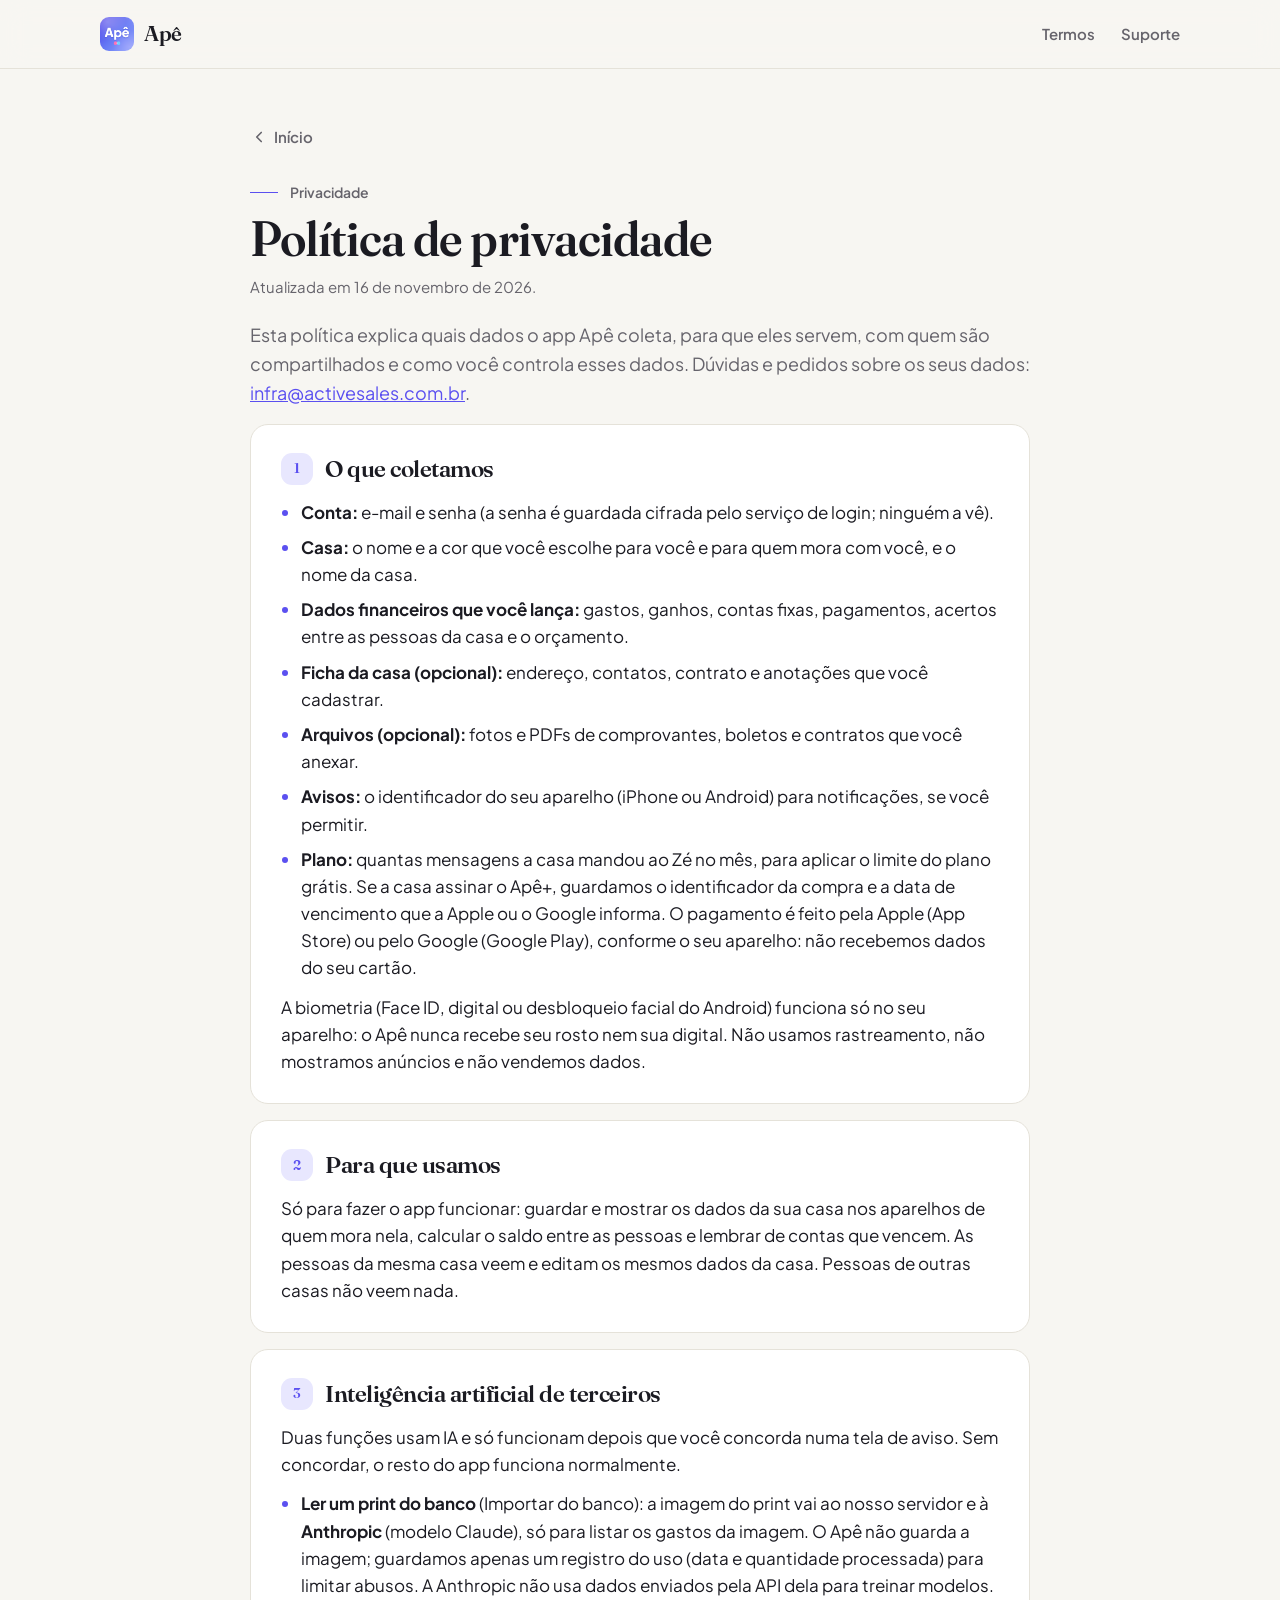
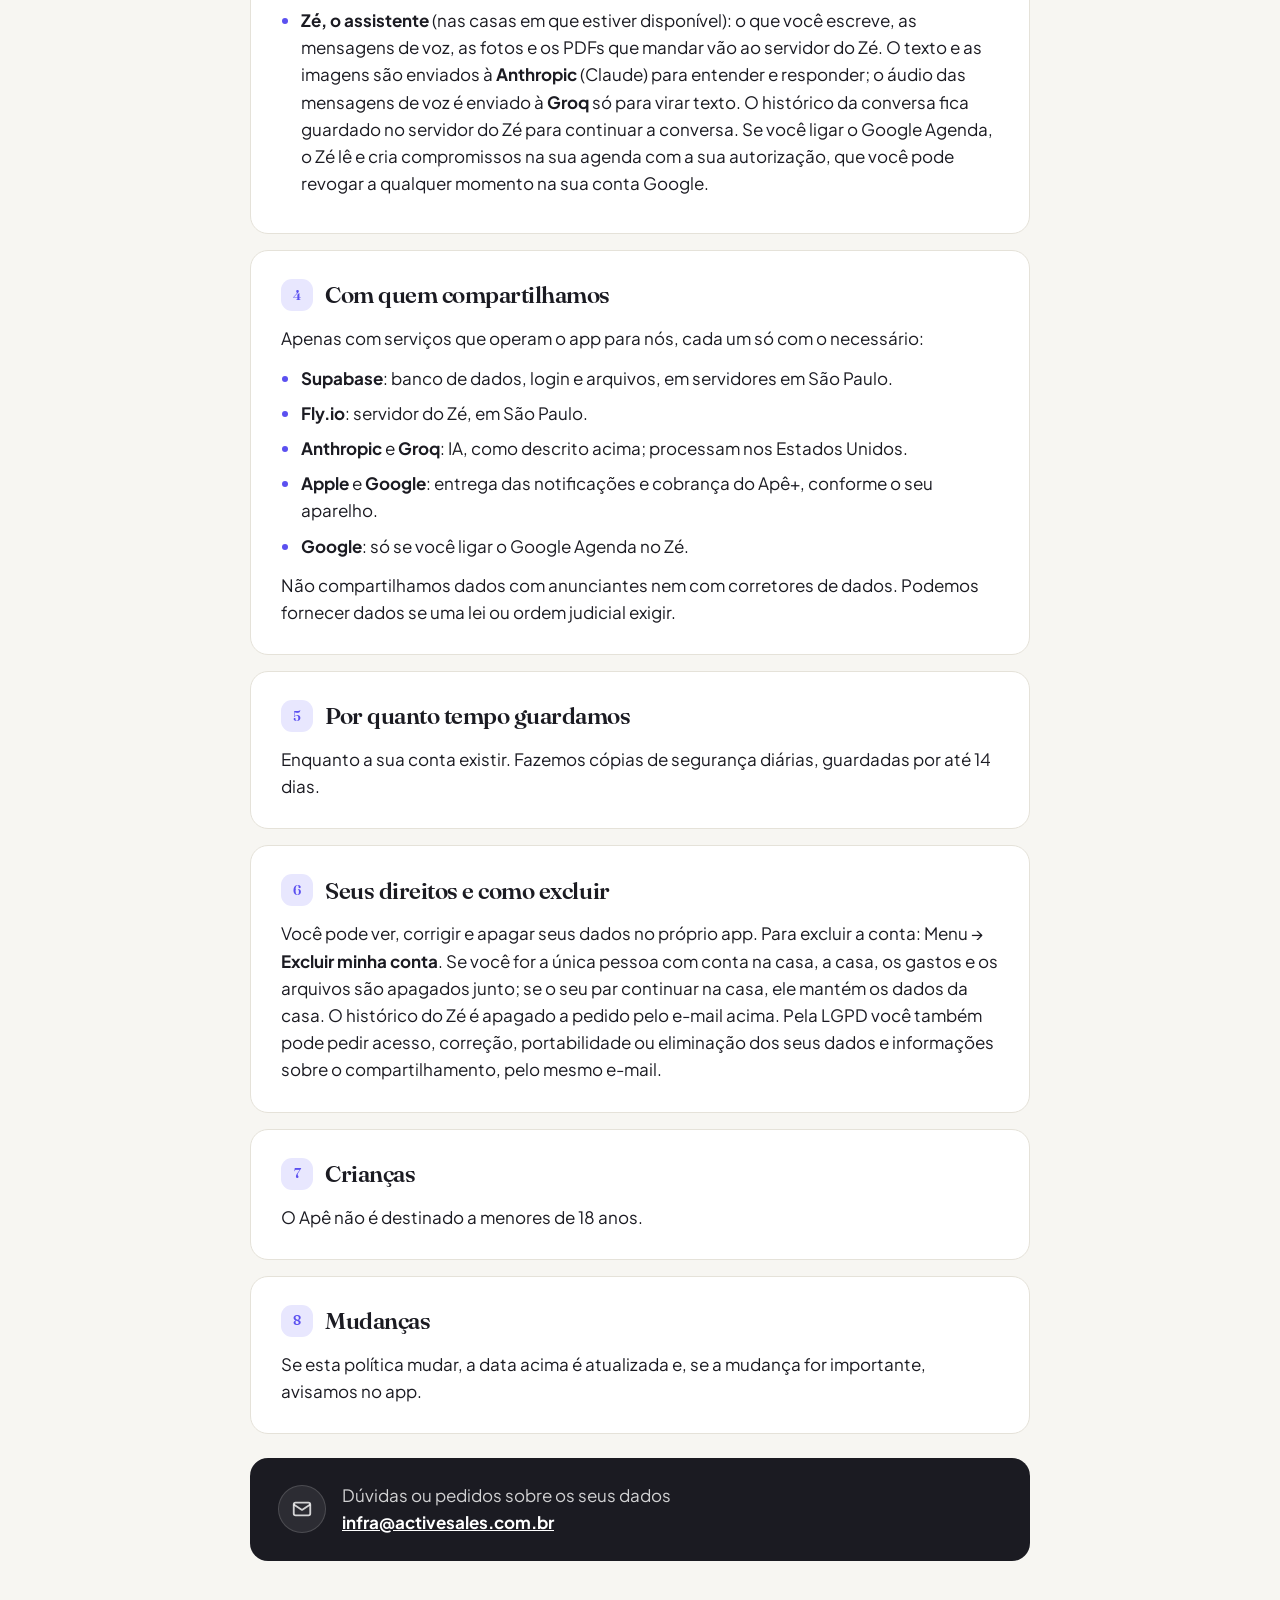
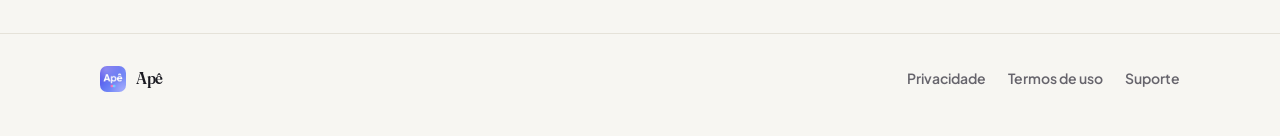
==== commit 987bc3b4: "Termos e privacidade cobrem iOS e Android Cobrança pela App Store ou Google Play, notificações pela " ====
--- a/privacidade.html
+++ b/privacidade.html
@@ -27,7 +27,7 @@
     <a class="voltar" href="./"><svg viewBox="0 0 24 24" fill="none" stroke="currentColor" stroke-width="2.2" stroke-linecap="round" stroke-linejoin="round"><path d="M15 18l-6-6 6-6"/></svg>Início</a>
     <span class="etiqueta">Privacidade</span>
     <h1>Política de privacidade</h1>
-    <p class="data">Atualizada em 13 de novembro de 2026.</p>
+    <p class="data">Atualizada em 16 de novembro de 2026.</p>
     <p class="intro">Esta política explica quais dados o app Apê coleta, para que eles servem, com quem são compartilhados e como você controla esses dados. Dúvidas e pedidos sobre os seus dados: <a href="mailto:infra@activesales.com.br">infra@activesales.com.br</a>.</p>
 
     <section class="bloco">
@@ -38,10 +38,10 @@
         <li><b>Dados financeiros que você lança:</b> gastos, ganhos, contas fixas, pagamentos, acertos entre as pessoas da casa e o orçamento.</li>
         <li><b>Ficha da casa (opcional):</b> endereço, contatos, contrato e anotações que você cadastrar.</li>
         <li><b>Arquivos (opcional):</b> fotos e PDFs de comprovantes, boletos e contratos que você anexar.</li>
-        <li><b>Avisos:</b> o identificador do seu iPhone para notificações, se você permitir.</li>
-        <li><b>Plano:</b> quantas mensagens a casa mandou ao Zé no mês, para aplicar o limite do plano grátis. Se a casa assinar o Apê+, guardamos o identificador da compra e a data de vencimento que a Apple informa. O pagamento é feito pela Apple: não recebemos dados do seu cartão.</li>
+        <li><b>Avisos:</b> o identificador do seu aparelho (iPhone ou Android) para notificações, se você permitir.</li>
+        <li><b>Plano:</b> quantas mensagens a casa mandou ao Zé no mês, para aplicar o limite do plano grátis. Se a casa assinar o Apê+, guardamos o identificador da compra e a data de vencimento que a Apple ou o Google informa. O pagamento é feito pela Apple (App Store) ou pelo Google (Google Play), conforme o seu aparelho: não recebemos dados do seu cartão.</li>
       </ul>
-      <p>O Face ID funciona só no seu iPhone: o Apê nunca recebe seu rosto nem sua digital. Não usamos rastreamento, não mostramos anúncios e não vendemos dados.</p>
+      <p>A biometria (Face ID, digital ou desbloqueio facial do Android) funciona só no seu aparelho: o Apê nunca recebe seu rosto nem sua digital. Não usamos rastreamento, não mostramos anúncios e não vendemos dados.</p>
     </section>
 
     <section class="bloco">
@@ -65,7 +65,7 @@
         <li><b>Supabase</b>: banco de dados, login e arquivos, em servidores em São Paulo.</li>
         <li><b>Fly.io</b>: servidor do Zé, em São Paulo.</li>
         <li><b>Anthropic</b> e <b>Groq</b>: IA, como descrito acima; processam nos Estados Unidos.</li>
-        <li><b>Apple</b>: entrega das notificações.</li>
+        <li><b>Apple</b> e <b>Google</b>: entrega das notificações e cobrança do Apê+, conforme o seu aparelho.</li>
         <li><b>Google</b>: só se você ligar o Google Agenda no Zé.</li>
       </ul>
       <p>Não compartilhamos dados com anunciantes nem com corretores de dados. Podemos fornecer dados se uma lei ou ordem judicial exigir.</p>
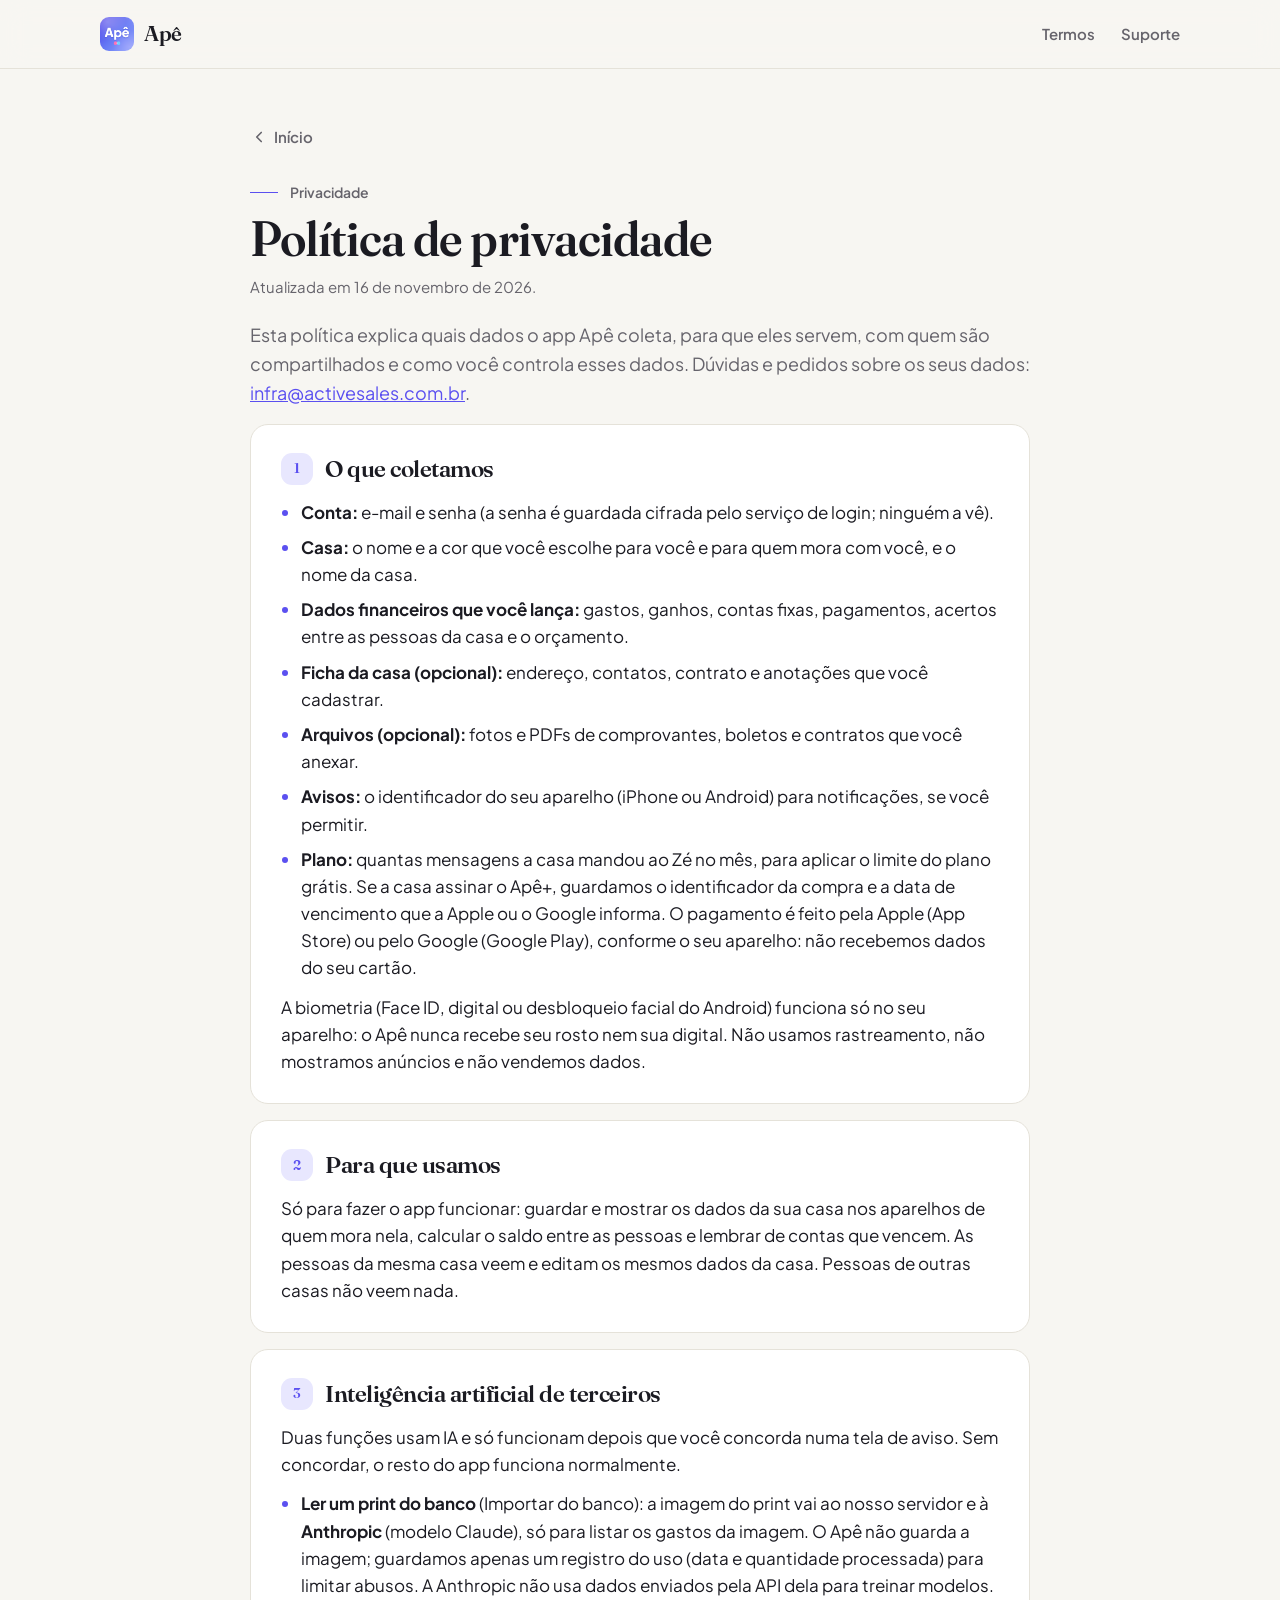
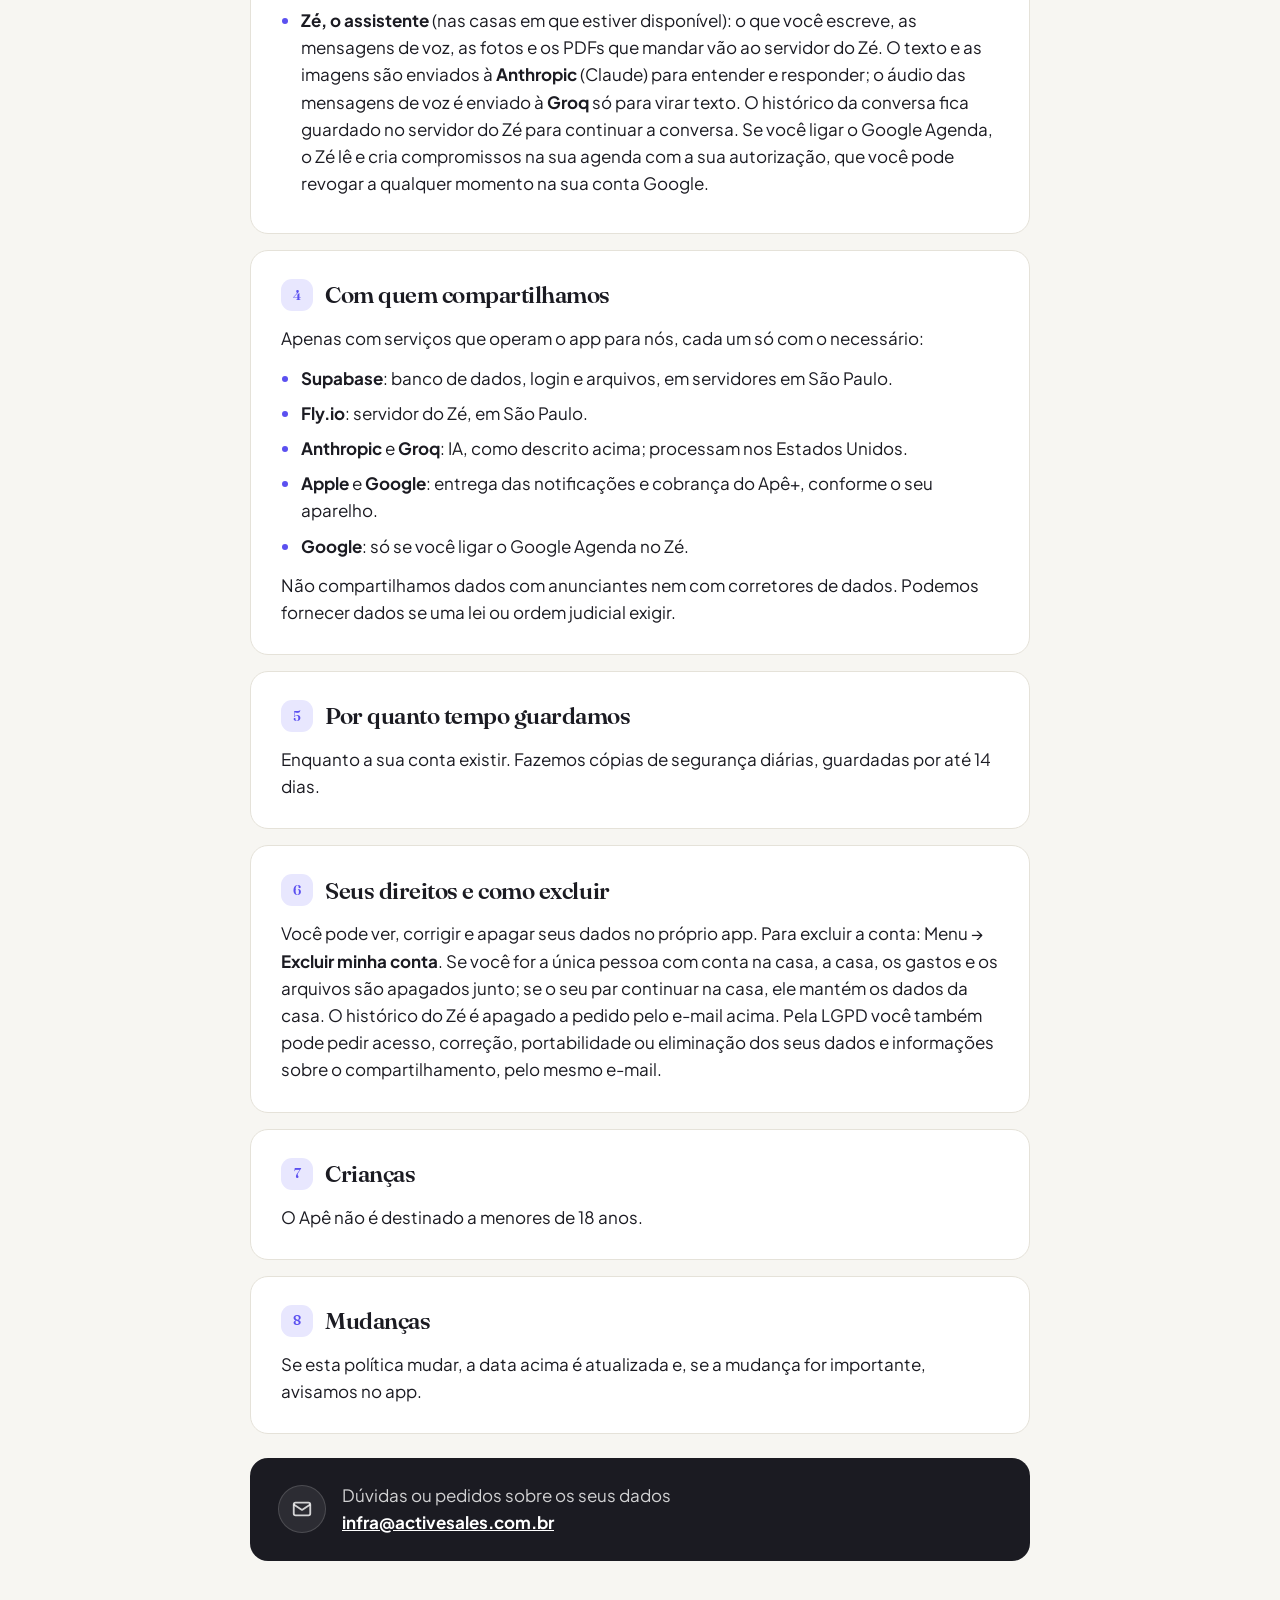
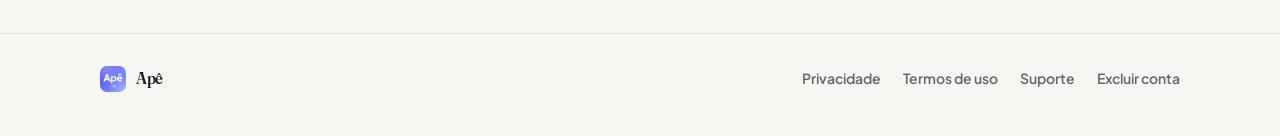
==== commit d06e7656: "Página de exclusão de conta e link no rodapé Exigida pelo Google Play (Segurança dos dados): como ex" ====
--- a/privacidade.html
+++ b/privacidade.html
@@ -105,6 +105,7 @@
       <a href="privacidade">Privacidade</a>
       <a href="termos">Termos de uso</a>
       <a href="suporte">Suporte</a>
+      <a href="excluir-conta">Excluir conta</a>
     </nav>
   </div>
 </footer>
--- a/estilo.css
+++ b/estilo.css
@@ -86,6 +86,8 @@
 .botao.tonal { background: transparent; color: var(--tinta); box-shadow: inset 0 0 0 1.5px var(--linha); }
 .botao.tonal:hover { box-shadow: inset 0 0 0 1.5px var(--tinta); background: transparent; }
 .botao svg { width: 20px; height: 20px; }
+.botao.breve { background: transparent; color: var(--suave); box-shadow: inset 0 0 0 1.5px var(--linha); cursor: default; }
+.botao.breve small { font-size: 12px; font-weight: 600; padding: 3px 9px; border-radius: 999px; background: var(--primaria-suave); color: var(--primaria); }
 .acoes.centro { justify-content: center; margin-top: 0; }
 .menu a.baixar { color: #fff; background: var(--tinta); padding: 8px 18px; border-radius: 999px; }
 .menu a.baixar:hover { color: #fff; opacity: .9; }
